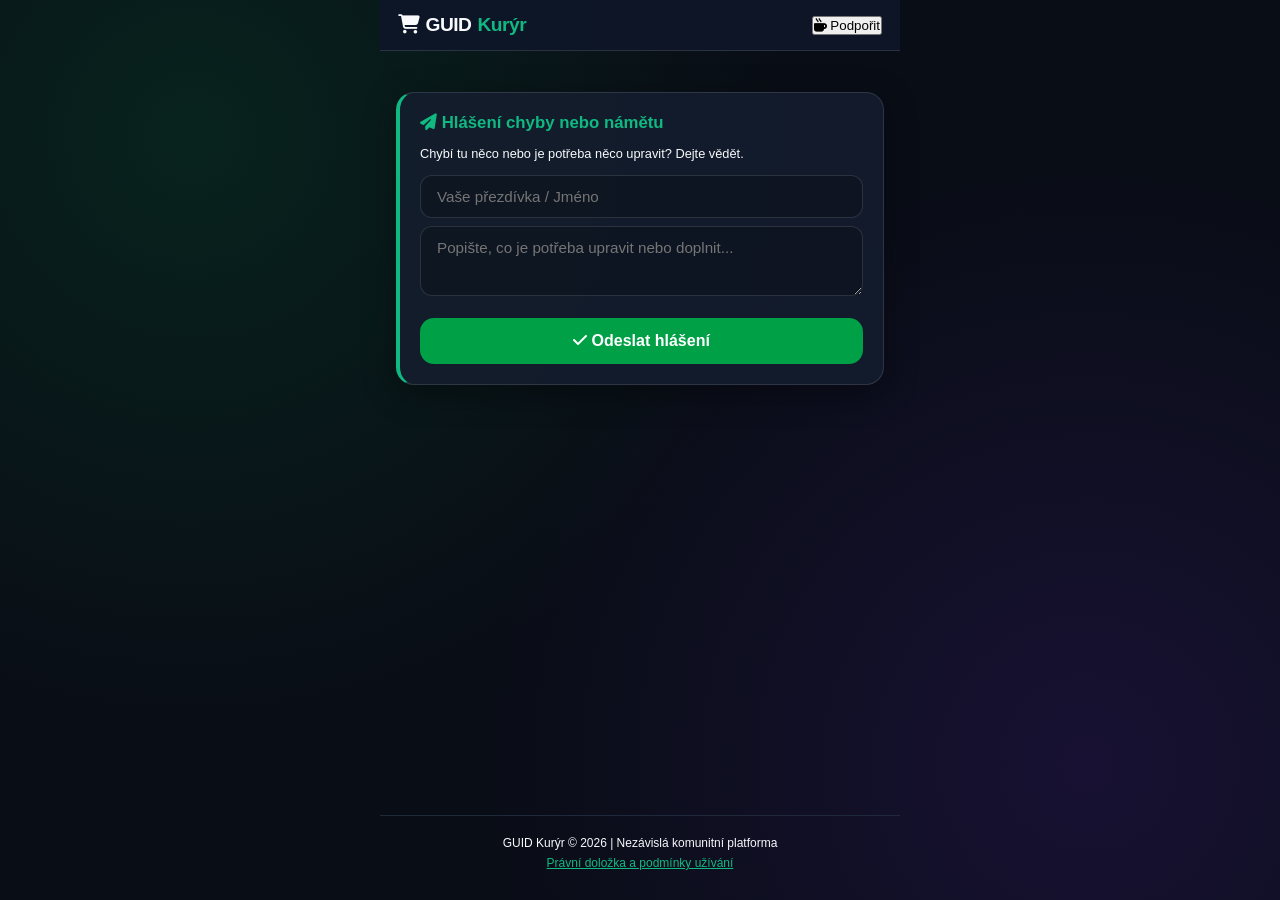
==== index.html @ 20bdf695 "Update index.html with new title and styles" ====
<!DOCTYPE html>
<html lang="cs">
<head>
    <meta charset="UTF-8">
    <meta name="viewport" content="width=device-width, initial-scale=1.0, maximum-scale=1.0, user-scalable=no">
    <title>GUID Kurýr – Nezávislá komunitní nápověda</title>
    <link rel="stylesheet" href="css/style.css?v=20261111">
    <link rel="stylesheet" href="https://cdnjs.cloudflare.com/ajax/libs/font-awesome/6.4.0/css/all.min.css">
</head>
<body>
    <div class="app-container">
        <header>
            <div class="logo"><i class="fa-solid fa-cart-shopping"></i> GUID <span>Kurýr</span></div>
            <div class="header-actions">
                <button class="btn-back" id="btn-return-admin" style="display:none;" onclick="location.href='admin.html'"><i class="fa-solid fa-arrow-left"></i> Zpět do Adminu</button>
                <button class="btn-support" onclick="openSupportModal()"><i class="fa-solid fa-mug-hot"></i> Podpořit</button>
            </div>
        </header>

        <div class="main-content">
            <!-- Broadcast / Status oznamovatel -->
            <div id="broadcast-banner" style="display:none; background: rgba(16, 185, 129, 0.15); border: 1px solid var(--brand-green-bright); padding: 10px 14px; border-radius: 10px; margin-bottom: 16px; font-size: 0.85rem; color: var(--brand-green-bright);"></div>

            <!-- Hlavní mřížka dlaždic -->
            <div class="grid-container" id="main-grid"></div>

            <!-- Formulář pro hlášení problému / zpětnou vazbu -->
            <div class="guide-step" style="margin-top: 25px;">
                <h4><i class="fa-solid fa-paper-plane"></i> Hlášení chyby nebo námětu</h4>
                <p style="font-size: 0.8rem; color: var(--text-secondary); margin-bottom: 10px;">Chybí tu něco nebo je potřeba něco upravit? Dejte vědět.</p>
                <input type="text" id="report-name" class="input-field" placeholder="Vaše přezdívka / Jméno" style="margin-bottom: 8px;">
                <textarea id="report-msg" class="admin-textarea" placeholder="Popište, co je potřeba upravit nebo doplnit..." style="margin-bottom: 8px; height: 70px;"></textarea>
                <button class="btn-confirm" onclick="submitReport()"><i class="fa-solid fa-check"></i> Odeslat hlášení</button>
            </div>
        </div>

        <!-- Právní patička -->
        <footer style="margin-top: 40px; padding: 20px 0; border-top: 1px solid var(--border-color, #1E293B); text-align: center; font-size: 0.75rem; color: var(--text-secondary);">
            <p style="margin-bottom: 6px;">GUID Kurýr &copy; 2026 | Nezávislá komunitní platforma</p>
            <p style="margin-bottom: 10px;">
                <a href="#" onclick="openLegalModal(); return false;" style="color: var(--brand-green-bright); text-decoration: underline;">Právní doložka a podmínky užívání</a>
            </p>
        </footer>
    </div>

    <!-- Modální okno pro zobrazení obsahu sekce / tématu -->
    <div id="content-modal" class="view-screen" style="display:none;">
        <div class="view-header">
            <button class="btn-back" onclick="closeContentModal()"><i class="fa-solid fa-arrow-left"></i> Zpět</button>
            <h2 id="modal-category-title" style="font-size: 0.95rem; color: var(--brand-green-bright);"></h2>
            <button class="btn-close" onclick="closeContentModal()">✕</button>
        </div>
        <div id="modal-body" style="padding: 16px; padding-bottom: 50px;"></div>
    </div>

    <!-- Modální okno: Podpora (Revolut + Airbank) -->
    <div id="support-modal" class="view-screen" style="display:none;">
        <div class="view-header">
            <button class="btn-back" onclick="closeSupportModal()"><i class="fa-solid fa-arrow-left"></i> Zpět</button>
            <h2 style="font-size: 0.95rem; color: var(--brand-green-bright);">Podpora vývoje aplikace</h2>
            <button class="btn-close" onclick="closeSupportModal()">✕</button>
        </div>
        <div style="padding: 20px; text-align: center; max-width: 400px; margin: 0 auto;">
            <p style="font-size: 0.85rem; color: var(--text-secondary); margin-bottom: 20px;">Pokud vám tato nápověda pomáhá a chcete podpořit její údržbu a rozvoj, můžete přispět libovolnou částkou na kávu.</p>
            
            <div class="guide-step" style="margin-bottom: 15px; text-align: left;">
                <h4 style="color: var(--brand-green-bright); margin-bottom: 6px;"><i class="fa-solid fa-bolt"></i> Revolut</h4>
                <p style="font-size: 0.8rem; margin-bottom: 8px;">Odkaz: <a href="https://revolut.me/tujtag" target="_blank" style="color: #fff; text-decoration: underline;">revolut.me/tujtag</a></p>
                <button class="btn-confirm" style="font-size: 0.75rem; padding: 6px;" onclick="copyToClipboard('revolut.me/tujtag')"><i class="fa-solid fa-copy"></i> Kopírovat odkaz</button>
            </div>

            <div class="guide-step" style="text-align: left;">
                <h4 style="color: var(--brand-green-bright); margin-bottom: 6px;"><i class="fa-solid fa-building-columns"></i> Airbank (QR / Účet)</h4>
                <p style="font-size: 0.8rem; margin-bottom: 4px;">Číslo účtu: <strong>1234567890/3030</strong></p>
                <button class="btn-confirm" style="font-size: 0.75rem; padding: 6px;" onclick="copyToClipboard('1234567890/3030')"><i class="fa-solid fa-copy"></i> Kopírovat číslo účtu</button>
            </div>
            
            <button class="btn-back" style="margin-top: 25px; width: 100%;" onclick="closeSupportModal()">Zavřít okno</button>
        </div>
    </div>

    <!-- Modální okno: Právní doložka -->
    <div id="legal-modal" class="view-screen" style="display:none;">
        <div class="view-header">
            <button class="btn-back" onclick="closeLegalModal()"><i class="fa-solid fa-arrow-left"></i> Zpět</button>
            <h2 style="font-size: 0.95rem; color: var(--brand-green-bright);">Právní doložka</h2>
            <button class="btn-close" onclick="closeLegalModal()">✕</button>
        </div>
        <div style="padding: 20px; max-width: 600px; margin: 0 auto; font-size: 0.85rem; line-height: 1.6;">
            <h3 style="color: var(--text-light); margin-top: 15px; font-size: 0.95rem;">I. Postavení a povaha portálu</h3>
            <p>Tato internetová aplikace představuje výhradně soukromý, neoficiální a nezávislý komunitní projekt vytvořený v praxi působícími kurýry pro účely vzájemné informovanosti. Platforma není v žádném smluvním, majetkovém ani jiném autorizačním vztahu s žádnou korporací či logistickým subjektem.</p>
            <h3 style="color: var(--text-light); margin-top: 15px; font-size: 0.95rem;">II. Vyloučení odpovědnosti (Disclaimer)</h3>
            <p>Veškeré texty a návody mají ryze informativní charakter. Provozovatel nenese žádnou odpovědnost za správnost údajů ani za škody, sankce či pokuty vzniklé v souvislosti s používáním této platformy.</p>
            <button class="btn-confirm" onclick="closeLegalModal()" style="margin-top: 25px; width: 100%;">Rozumím</button>
        </div>
    </div>

    <!-- Cache buster & skripty -->
    <script>
        document.write('<script src="js/data.js?v=' + Date.now() + '"><\/script>');
        document.write('<script src="js/app.js?v=' + Date.now() + '"><\/script>');
    </script>
</body>
</html>
---- css/style.css ----
:root {
    --brand-green: #00A046;
    --brand-green-bright: #10B981;
    --brand-dark-green: #064E3B;
    --brand-purple: #6D28D9;
    --bg-dark: #090D16;
    --card-bg: rgba(20, 30, 48, 0.85);
    --card-border: rgba(255, 255, 255, 0.12);
    --text-light: #F8FAFC;
    --text-sub: #94A3B8;
    --accent-yellow: #F59E0B;
    --accent-red: #EF4444;
    --shadow-glow: 0 8px 32px 0 rgba(0, 0, 0, 0.37);
}

body.light-theme {
    --bg-dark: #F1F5F9;
    --card-bg: rgba(255, 255, 255, 0.95);
    --card-border: #CBD5E1;
    --text-light: #0F172A;
    --text-sub: #475569;
    --shadow-glow: 0 4px 20px 0 rgba(0, 0, 0, 0.08);
}

* { box-sizing: border-box; margin: 0; padding: 0; font-family: -apple-system, BlinkMacSystemFont, "Segoe UI", Roboto, sans-serif; -webkit-tap-highlight-color: transparent; }

body { 
    background-color: var(--bg-dark); 
    background-image: 
        radial-gradient(circle at 15% 15%, rgba(0, 160, 70, 0.15) 0%, transparent 45%),
        radial-gradient(circle at 85% 85%, rgba(109, 40, 217, 0.15) 0%, transparent 45%);
    background-attachment: fixed;
    color: var(--text-light); 
    display: flex; 
    justify-content: center; 
    min-height: 100vh; 
    transition: background 0.3s, color 0.3s;
}

.app-container { width: 100%; max-width: 520px; background: transparent; min-height: 100vh; display: flex; flex-direction: column; position: relative; }

header { 
    background: rgba(15, 23, 42, 0.9); 
    backdrop-filter: blur(12px);
    -webkit-backdrop-filter: blur(12px);
    padding: 14px 18px; 
    display: flex; 
    justify-content: space-between; 
    align-items: center; 
    border-bottom: 1px solid var(--card-border); 
    position: sticky; 
    top: 0; 
    z-index: 20; 
}
body.light-theme header { background: rgba(255, 255, 255, 0.9); }
.logo { font-weight: 900; font-size: 1.2rem; color: var(--text-light); display: flex; align-items: center; gap: 6px; cursor: pointer; letter-spacing: -0.5px; user-select: none; }
.logo span { color: var(--brand-green-bright); }

.header-actions { display: flex; gap: 8px; align-items: center; }

.theme-switch {
    background: var(--card-bg);
    border: 1px solid var(--card-border);
    border-radius: 20px;
    width: 52px;
    height: 28px;
    display: flex;
    align-items: center;
    padding: 2px;
    cursor: pointer;
    position: relative;
}
.theme-switch-handle {
    width: 22px;
    height: 22px;
    background: var(--brand-green-bright);
    border-radius: 50%;
    display: flex;
    align-items: center;
    justify-content: center;
    font-size: 0.7rem;
    transition: transform 0.3s cubic-bezier(0.4, 0, 0.2, 1);
}
body.light-theme .theme-switch-handle {
    transform: translateX(24px);
    background: var(--brand-purple);
}

.main-content { padding: 16px; flex: 1; padding-bottom: 60px; }
.search-bar { width: 100%; padding: 14px 18px; background: var(--card-bg); border: 1px solid var(--card-border); border-radius: 16px; color: var(--text-light); font-size: 0.95rem; margin-bottom: 18px; outline: none; box-shadow: var(--shadow-glow); }

.grid-container { display: grid; grid-template-columns: 1fr 1fr; gap: 14px; }
.grid-item { 
    background: var(--card-bg); 
    border: 1px solid var(--card-border); 
    border-radius: 20px; 
    padding: 18px 12px; 
    display: flex; 
    flex-direction: column; 
    align-items: center; 
    text-align: center; 
    justify-content: center; 
    aspect-ratio: 1 / 1; 
    cursor: pointer; 
    transition: all 0.25s ease; 
    position: relative; 
    backdrop-filter: blur(12px);
    box-shadow: var(--shadow-glow);
}
.grid-item:active { transform: scale(0.96); }
.grid-item .icon { font-size: 2.3rem; margin-bottom: 8px; }
.grid-item h3 { font-size: 0.9rem; font-weight: 800; color: var(--text-light); margin-bottom: 4px; }
.grid-item p { font-size: 0.72rem; color: var(--text-sub); line-height: 1.3; }
.grid-item.external::after { content: "WEB"; position: absolute; top: 10px; right: 10px; background: var(--accent-yellow); color: #000; font-size: 0.55rem; font-weight: 900; padding: 2px 6px; border-radius: 6px; }
.grid-item.highlight { border-color: rgba(16, 185, 129, 0.4); }

.view-screen { display: none; position: fixed; inset: 0; background: var(--bg-dark); z-index: 100; padding: 16px; overflow-y: auto; }
.view-header { display: flex; align-items: center; justify-content: space-between; margin-bottom: 16px; padding-bottom: 12px; border-bottom: 1px solid var(--card-border); position: sticky; top: 0; background: var(--bg-dark); z-index: 10; }
.btn-back, .btn-close { background: var(--card-bg); color: var(--text-light); border: 1px solid var(--card-border); padding: 8px 14px; border-radius: 10px; font-weight: 600; cursor: pointer; }

.sub-list-item { background: var(--card-bg); border: 1px solid var(--card-border); padding: 16px 18px; border-radius: 16px; margin-bottom: 12px; cursor: pointer; display: flex; justify-content: space-between; align-items: center; box-shadow: var(--shadow-glow); }
.sub-list-item h4 { font-size: 0.95rem; color: var(--text-light); font-weight: 700; }
.sub-list-item span { color: var(--brand-green-bright); font-size: 1.2rem; }

.guide-step { background: var(--card-bg); border-radius: 18px; padding: 20px; margin-bottom: 16px; border: 1px solid var(--card-border); border-left: 4px solid var(--brand-green-bright); box-shadow: var(--shadow-glow); }
.guide-step h4 { font-size: 1.05rem; margin-bottom: 10px; color: var(--brand-green-bright); font-weight: 800; }
.guide-step p { font-size: 0.9rem; color: var(--text-sub); line-height: 1.7; white-space: pre-line; margin-bottom: 12px; }

.img-container-vertical { display: flex; flex-direction: column; gap: 10px; margin: 12px 0; }
.img-container-grid { display: grid; grid-template-columns: 1fr 1fr; gap: 10px; margin: 12px 0; }
.guide-img { width: 100%; border-radius: 12px; border: 1px solid var(--card-border); max-height: 320px; object-fit: contain; background: #000; cursor: pointer; }

#lightbox-modal { display: none; position: fixed; inset: 0; background: rgba(0,0,0,0.95); z-index: 3000; justify-content: center; align-items: center; padding: 20px; cursor: pointer; }
#lightbox-img { max-width: 100%; max-height: 90vh; border-radius: 10px; object-fit: contain; }

.btn-confirm { background: var(--brand-green); color: white; border: none; padding: 14px; border-radius: 14px; font-weight: 800; width: 100%; font-size: 1rem; cursor: pointer; margin-top: 10px; }
.input-field, .admin-textarea { width: 100%; padding: 12px 16px; background: rgba(0,0,0,0.2); border: 1px solid var(--card-border); border-radius: 12px; color: var(--text-light); font-size: 0.95rem; margin-bottom: 12px; outline: none; }
.admin-textarea { height: 90px; resize: vertical; }
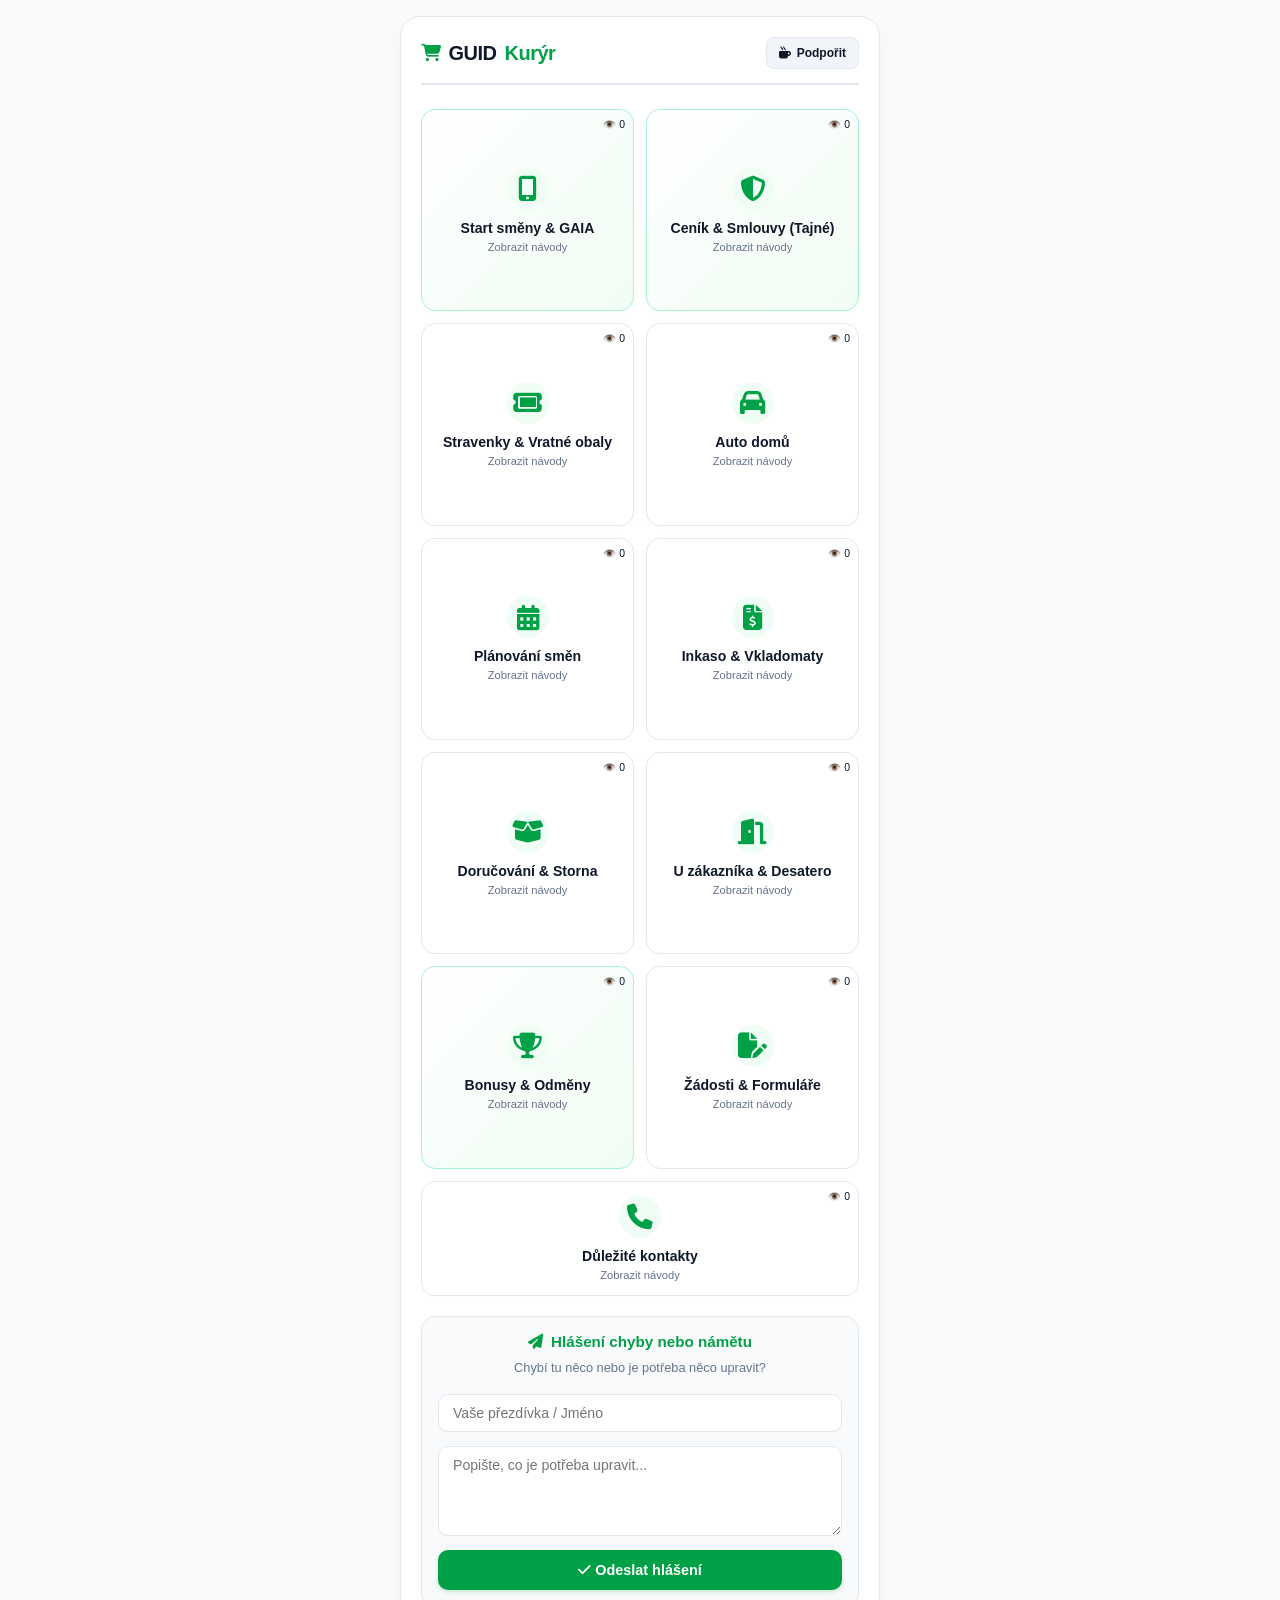
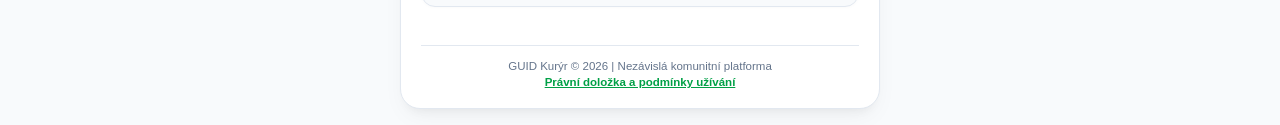
==== commit 7ac83c70: "Update header and footer structure in index.html" ====
--- a/index.html
+++ b/index.html
@@ -3,79 +3,69 @@
 <head>
     <meta charset="UTF-8">
     <meta name="viewport" content="width=device-width, initial-scale=1.0, maximum-scale=1.0, user-scalable=no">
-    <title>GUID Kurýr – Nezávislá komunitní nápověda</title>
+    <title>GUID Kurýr – Komunitní nápověda</title>
     <link rel="stylesheet" href="css/style.css?v=20261111">
     <link rel="stylesheet" href="https://cdnjs.cloudflare.com/ajax/libs/font-awesome/6.4.0/css/all.min.css">
 </head>
 <body>
     <div class="app-container">
-        <header>
-            <div class="logo"><i class="fa-solid fa-cart-shopping"></i> GUID <span>Kurýr</span></div>
-            <div class="header-actions">
-                <button class="btn-back" id="btn-return-admin" style="display:none;" onclick="location.href='admin.html'"><i class="fa-solid fa-arrow-left"></i> Zpět do Adminu</button>
-                <button class="btn-support" onclick="openSupportModal()"><i class="fa-solid fa-mug-hot"></i> Podpořit</button>
-            </div>
-        </header>
+        <div>
+            <header>
+                <div class="logo" id="logo-clickable"><i class="fa-solid fa-cart-shopping"></i> GUID <span>Kurýr</span></div>
+                <div class="header-actions">
+                    <button class="btn-top-action" id="btn-return-admin" style="display:none;" onclick="location.href='admin.html'"><i class="fa-solid fa-arrow-left"></i> Admin</button>
+                    <button class="btn-top-action" onclick="openSupportModal()"><i class="fa-solid fa-mug-hot"></i> Podpořit</button>
+                </div>
+            </header>
 
-        <div class="main-content">
-            <!-- Broadcast / Status oznamovatel -->
-            <div id="broadcast-banner" style="display:none; background: rgba(16, 185, 129, 0.15); border: 1px solid var(--brand-green-bright); padding: 10px 14px; border-radius: 10px; margin-bottom: 16px; font-size: 0.85rem; color: var(--brand-green-bright);"></div>
+            <div class="main-content">
+                <div class="grid-container" id="main-grid"></div>
 
-            <!-- Hlavní mřížka dlaždic -->
-            <div class="grid-container" id="main-grid"></div>
-
-            <!-- Formulář pro hlášení problému / zpětnou vazbu -->
-            <div class="guide-step" style="margin-top: 25px;">
-                <h4><i class="fa-solid fa-paper-plane"></i> Hlášení chyby nebo námětu</h4>
-                <p style="font-size: 0.8rem; color: var(--text-secondary); margin-bottom: 10px;">Chybí tu něco nebo je potřeba něco upravit? Dejte vědět.</p>
-                <input type="text" id="report-name" class="input-field" placeholder="Vaše přezdívka / Jméno" style="margin-bottom: 8px;">
-                <textarea id="report-msg" class="admin-textarea" placeholder="Popište, co je potřeba upravit nebo doplnit..." style="margin-bottom: 8px; height: 70px;"></textarea>
-                <button class="btn-confirm" onclick="submitReport()"><i class="fa-solid fa-check"></i> Odeslat hlášení</button>
+                <div class="guide-step" style="margin-top: 20px;">
+                    <h4 style="text-align: center; justify-content: center;"><i class="fa-solid fa-paper-plane"></i> Hlášení chyby nebo námětu</h4>
+                    <p style="font-size: 0.8rem; color: var(--text-muted); text-align: center; margin-bottom: 10px;">Chybí tu něco nebo je potřeba něco upravit?</p>
+                    <input type="text" id="report-name" class="input-field" placeholder="Vaše přezdívka / Jméno" style="margin-bottom: 8px;">
+                    <textarea id="report-msg" class="admin-textarea" placeholder="Popište, co je potřeba upravit..." style="margin-bottom: 10px; height: 65px;"></textarea>
+                    <button class="btn-confirm" onclick="submitReport()"><i class="fa-solid fa-check"></i> Odeslat hlášení</button>
+                </div>
             </div>
         </div>
 
-        <!-- Právní patička -->
-        <footer style="margin-top: 40px; padding: 20px 0; border-top: 1px solid var(--border-color, #1E293B); text-align: center; font-size: 0.75rem; color: var(--text-secondary);">
-            <p style="margin-bottom: 6px;">GUID Kurýr &copy; 2026 | Nezávislá komunitní platforma</p>
-            <p style="margin-bottom: 10px;">
-                <a href="#" onclick="openLegalModal(); return false;" style="color: var(--brand-green-bright); text-decoration: underline;">Právní doložka a podmínky užívání</a>
-            </p>
+        <footer>
+            <p style="margin-bottom: 4px;">GUID Kurýr &copy; 2026 | Nezávislá komunitní platforma</p>
+            <p><a href="#" onclick="openLegalModal(); return false;">Právní doložka a podmínky užívání</a></p>
         </footer>
     </div>
 
-    <!-- Modální okno pro zobrazení obsahu sekce / tématu -->
+    <!-- Modální okno pro detail sekce -->
     <div id="content-modal" class="view-screen" style="display:none;">
         <div class="view-header">
             <button class="btn-back" onclick="closeContentModal()"><i class="fa-solid fa-arrow-left"></i> Zpět</button>
-            <h2 id="modal-category-title" style="font-size: 0.95rem; color: var(--brand-green-bright);"></h2>
+            <h2 id="modal-category-title" style="font-size: 0.95rem; color: var(--brand-green); font-weight: 700; text-align: center;"></h2>
             <button class="btn-close" onclick="closeContentModal()">✕</button>
         </div>
-        <div id="modal-body" style="padding: 16px; padding-bottom: 50px;"></div>
+        <div id="modal-body" style="padding-bottom: 40px; margin-top: 10px;"></div>
     </div>
 
-    <!-- Modální okno: Podpora (Revolut + Airbank) -->
+    <!-- Modální okno: Podpora -->
     <div id="support-modal" class="view-screen" style="display:none;">
         <div class="view-header">
             <button class="btn-back" onclick="closeSupportModal()"><i class="fa-solid fa-arrow-left"></i> Zpět</button>
-            <h2 style="font-size: 0.95rem; color: var(--brand-green-bright);">Podpora vývoje aplikace</h2>
+            <h2 style="font-size: 0.95rem; color: var(--brand-green); font-weight: 700;">Podpora vývoje aplikace</h2>
             <button class="btn-close" onclick="closeSupportModal()">✕</button>
         </div>
-        <div style="padding: 20px; text-align: center; max-width: 400px; margin: 0 auto;">
-            <p style="font-size: 0.85rem; color: var(--text-secondary); margin-bottom: 20px;">Pokud vám tato nápověda pomáhá a chcete podpořit její údržbu a rozvoj, můžete přispět libovolnou částkou na kávu.</p>
-            
-            <div class="guide-step" style="margin-bottom: 15px; text-align: left;">
-                <h4 style="color: var(--brand-green-bright); margin-bottom: 6px;"><i class="fa-solid fa-bolt"></i> Revolut</h4>
-                <p style="font-size: 0.8rem; margin-bottom: 8px;">Odkaz: <a href="https://revolut.me/tujtag" target="_blank" style="color: #fff; text-decoration: underline;">revolut.me/tujtag</a></p>
-                <button class="btn-confirm" style="font-size: 0.75rem; padding: 6px;" onclick="copyToClipboard('revolut.me/tujtag')"><i class="fa-solid fa-copy"></i> Kopírovat odkaz</button>
+        <div style="padding: 10px 0; max-width: 400px; margin: 0 auto;">
+            <p style="font-size: 0.85rem; color: var(--text-muted); margin-bottom: 20px; text-align: center;">Pokud vám tato nápověda pomáhá, můžete přispět libovolnou částkou na kávu.</p>
+            <div class="guide-step" style="margin-bottom: 15px;">
+                <h4 style="color: var(--brand-green);"><i class="fa-solid fa-bolt"></i> Revolut</h4>
+                <p style="font-size: 0.85rem; margin-bottom: 10px;">Odkaz: <a href="https://revolut.me/tujtag" target="_blank" style="color: var(--accent-blue); text-decoration: underline;">revolut.me/tujtag</a></p>
+                <button class="btn-confirm" style="font-size: 0.8rem; padding: 8px;" onclick="copyToClipboard('revolut.me/tujtag')"><i class="fa-solid fa-copy"></i> Kopírovat odkaz</button>
             </div>
-
-            <div class="guide-step" style="text-align: left;">
-                <h4 style="color: var(--brand-green-bright); margin-bottom: 6px;"><i class="fa-solid fa-building-columns"></i> Airbank (QR / Účet)</h4>
-                <p style="font-size: 0.8rem; margin-bottom: 4px;">Číslo účtu: <strong>1234567890/3030</strong></p>
-                <button class="btn-confirm" style="font-size: 0.75rem; padding: 6px;" onclick="copyToClipboard('1234567890/3030')"><i class="fa-solid fa-copy"></i> Kopírovat číslo účtu</button>
+            <div class="guide-step">
+                <h4 style="color: var(--brand-green);"><i class="fa-solid fa-building-columns"></i> Airbank</h4>
+                <p style="font-size: 0.85rem; margin-bottom: 10px;">Číslo účtu: <strong>1234567890/3030</strong></p>
+                <button class="btn-confirm" style="font-size: 0.8rem; padding: 8px;" onclick="copyToClipboard('1234567890/3030')"><i class="fa-solid fa-copy"></i> Kopírovat číslo účtu</button>
             </div>
-            
-            <button class="btn-back" style="margin-top: 25px; width: 100%;" onclick="closeSupportModal()">Zavřít okno</button>
         </div>
     </div>
 
@@ -83,19 +73,39 @@
     <div id="legal-modal" class="view-screen" style="display:none;">
         <div class="view-header">
             <button class="btn-back" onclick="closeLegalModal()"><i class="fa-solid fa-arrow-left"></i> Zpět</button>
-            <h2 style="font-size: 0.95rem; color: var(--brand-green-bright);">Právní doložka</h2>
+            <h2 style="font-size: 0.95rem; color: var(--brand-green); font-weight: 700;">Právní doložka</h2>
             <button class="btn-close" onclick="closeLegalModal()">✕</button>
         </div>
-        <div style="padding: 20px; max-width: 600px; margin: 0 auto; font-size: 0.85rem; line-height: 1.6;">
-            <h3 style="color: var(--text-light); margin-top: 15px; font-size: 0.95rem;">I. Postavení a povaha portálu</h3>
-            <p>Tato internetová aplikace představuje výhradně soukromý, neoficiální a nezávislý komunitní projekt vytvořený v praxi působícími kurýry pro účely vzájemné informovanosti. Platforma není v žádném smluvním, majetkovém ani jiném autorizačním vztahu s žádnou korporací či logistickým subjektem.</p>
-            <h3 style="color: var(--text-light); margin-top: 15px; font-size: 0.95rem;">II. Vyloučení odpovědnosti (Disclaimer)</h3>
-            <p>Veškeré texty a návody mají ryze informativní charakter. Provozovatel nenese žádnou odpovědnost za správnost údajů ani za škody, sankce či pokuty vzniklé v souvislosti s používáním této platformy.</p>
-            <button class="btn-confirm" onclick="closeLegalModal()" style="margin-top: 25px; width: 100%;">Rozumím</button>
+        <div style="padding: 10px 0; max-width: 600px; margin: 0 auto; font-size: 0.85rem; line-height: 1.6;">
+            <h4 style="color: var(--text-main); margin-top: 10px; font-size: 0.9rem;">I. Postavení a povaha portálu</h4>
+            <p>Tato aplikace je výhradně soukromým, neoficiálním a nezávislým komunitním projektem pro kurýry.</p>
+            <h4 style="color: var(--text-main); margin-top: 15px; font-size: 0.9rem;">II. Vyloučení odpovědnosti</h4>
+            <p>Veškeré texty mají informativní charakter. Provozovatel nenese odpovědnost za sankce či pokuty.</p>
         </div>
     </div>
 
-    <!-- Cache buster & skripty -->
+    <!-- Logika trojkliku na logo pro admin -->
+    <script>
+        let clickCount = 0;
+        let clickTimer = null;
+        document.getElementById('logo-clickable').addEventListener('click', () => {
+            clickCount++;
+            if (clickCount === 1) {
+                clickTimer = setTimeout(() => {
+                    if (clickCount < 3) {
+                        closeContentModal();
+                        if(typeof closeSupportModal === 'function') closeSupportModal();
+                        if(typeof closeLegalModal === 'function') closeLegalModal();
+                    }
+                    clickCount = 0;
+                }, 400);
+            } else if (clickCount === 3) {
+                clearTimeout(clickTimer);
+                clickCount = 0;
+                location.href = 'admin.html';
+            }
+        });
+    </script>
     <script>
         document.write('<script src="js/data.js?v=' + Date.now() + '"><\/script>');
         document.write('<script src="js/app.js?v=' + Date.now() + '"><\/script>');
--- a/css/style.css
+++ b/css/style.css
@@ -1,139 +1,63 @@
-
 :root {
+    --bg-main: #F8FAFC;
+    --bg-card: #FFFFFF;
+    --border-color: #E2E8F0;
     --brand-green: #00A046;
-    --brand-green-bright: #10B981;
-    --brand-dark-green: #064E3B;
-    --brand-purple: #6D28D9;
-    --bg-dark: #090D16;
-    --card-bg: rgba(20, 30, 48, 0.85);
-    --card-border: rgba(255, 255, 255, 0.12);
-    --text-light: #F8FAFC;
-    --text-sub: #94A3B8;
-    --accent-yellow: #F59E0B;
-    --accent-red: #EF4444;
-    --shadow-glow: 0 8px 32px 0 rgba(0, 0, 0, 0.37);
+    --brand-green-hover: #05823C;
+    --text-main: #0F172A;
+    --text-muted: #64748B;
+    --accent-blue: #0284C7;
+    --warning-bg: #FEF3C7;
+    --warning-border: #F59E0B;
+    --warning-text: #92400E;
+    --danger-bg: #FEE2E2;
+    --danger-border: #EF4444;
+    --danger-text: #991B1B;
 }
 
-body.light-theme {
-    --bg-dark: #F1F5F9;
-    --card-bg: rgba(255, 255, 255, 0.95);
-    --card-border: #CBD5E1;
-    --text-light: #0F172A;
-    --text-sub: #475569;
-    --shadow-glow: 0 4px 20px 0 rgba(0, 0, 0, 0.08);
-}
+* { box-sizing: border-box; margin: 0; padding: 0; font-family: -apple-system, BlinkMacSystemFont, "Segoe UI", Roboto, Helvetica, Arial, sans-serif; }
+body { background-color: var(--bg-main); color: var(--text-main); padding: 16px; display: flex; justify-content: center; }
 
-* { box-sizing: border-box; margin: 0; padding: 0; font-family: -apple-system, BlinkMacSystemFont, "Segoe UI", Roboto, sans-serif; -webkit-tap-highlight-color: transparent; }
+.app-container { max-width: 480px; width: 100%; background: var(--bg-card); padding: 20px; border-radius: 20px; box-shadow: 0 10px 25px -5px rgba(0,0,0,0.05), 0 8px 10px -6px rgba(0,0,0,0.05); min-height: 94vh; display: flex; flex-direction: column; justify-content: space-between; border: 1px solid var(--border-color); }
 
-body { 
-    background-color: var(--bg-dark); 
-    background-image: 
-        radial-gradient(circle at 15% 15%, rgba(0, 160, 70, 0.15) 0%, transparent 45%),
-        radial-gradient(circle at 85% 85%, rgba(109, 40, 217, 0.15) 0%, transparent 45%);
-    background-attachment: fixed;
-    color: var(--text-light); 
-    display: flex; 
-    justify-content: center; 
-    min-height: 100vh; 
-    transition: background 0.3s, color 0.3s;
-}
-
-.app-container { width: 100%; max-width: 520px; background: transparent; min-height: 100vh; display: flex; flex-direction: column; position: relative; }
-
-header { 
-    background: rgba(15, 23, 42, 0.9); 
-    backdrop-filter: blur(12px);
-    -webkit-backdrop-filter: blur(12px);
-    padding: 14px 18px; 
-    display: flex; 
-    justify-content: space-between; 
-    align-items: center; 
-    border-bottom: 1px solid var(--card-border); 
-    position: sticky; 
-    top: 0; 
-    z-index: 20; 
-}
-body.light-theme header { background: rgba(255, 255, 255, 0.9); }
-.logo { font-weight: 900; font-size: 1.2rem; color: var(--text-light); display: flex; align-items: center; gap: 6px; cursor: pointer; letter-spacing: -0.5px; user-select: none; }
-.logo span { color: var(--brand-green-bright); }
+header { display: flex; justify-content: space-between; align-items: center; margin-bottom: 24px; padding-bottom: 14px; border-bottom: 2px solid var(--border-color); }
+.logo { font-size: 1.25rem; font-weight: 800; color: var(--text-main); display: flex; align-items: center; gap: 8px; cursor: pointer; user-select: none; letter-spacing: -0.5px; }
+.logo i { color: var(--brand-green); font-size: 1.1rem; }
+.logo span { color: var(--brand-green); }
 
 .header-actions { display: flex; gap: 8px; align-items: center; }
+.btn-top-action { background: #F1F5F9; border: 1px solid var(--border-color); color: var(--text-main); padding: 6px 12px; border-radius: 8px; font-size: 0.75rem; font-weight: 600; cursor: pointer; display: flex; align-items: center; gap: 6px; transition: all 0.2s ease; height: 32px; justify-content: center; text-decoration: none; }
+.btn-top-action:hover { background: #E2E8F0; border-color: #CBD5E1; }
 
-.theme-switch {
-    background: var(--card-bg);
-    border: 1px solid var(--card-border);
-    border-radius: 20px;
-    width: 52px;
-    height: 28px;
-    display: flex;
-    align-items: center;
-    padding: 2px;
-    cursor: pointer;
-    position: relative;
-}
-.theme-switch-handle {
-    width: 22px;
-    height: 22px;
-    background: var(--brand-green-bright);
-    border-radius: 50%;
-    display: flex;
-    align-items: center;
-    justify-content: center;
-    font-size: 0.7rem;
-    transition: transform 0.3s cubic-bezier(0.4, 0, 0.2, 1);
-}
-body.light-theme .theme-switch-handle {
-    transform: translateX(24px);
-    background: var(--brand-purple);
-}
+.grid-container { display: grid; grid-template-columns: repeat(2, 1fr); gap: 12px; margin-bottom: 20px; }
+.grid-item { background: var(--bg-card); border: 1px solid var(--border-color); border-radius: 14px; padding: 16px 12px; text-align: center; cursor: pointer; transition: all 0.2s ease; position: relative; aspect-ratio: 1 / 0.95; display: flex; flex-direction: column; justify-content: center; align-items: center; box-shadow: 0 2px 4px rgba(0,0,0,0.01); }
+.grid-item:hover { transform: translateY(-3px); box-shadow: 0 10px 20px -3px rgba(0,0,0,0.06); border-color: var(--brand-green); }
+.grid-item.highlight { border-color: #A7F3D0; background: linear-gradient(135deg, #FFFFFF 0%, #F0FDF4 100%); }
+.grid-item .icon { font-size: 1.6rem; margin-bottom: 10px; color: var(--brand-green); display: flex; align-items: center; justify-content: center; width: 42px; height: 42px; background: #F0FDF4; border-radius: 50%; }
+.grid-item h3 { font-size: 0.88rem; margin-bottom: 4px; color: var(--text-main); font-weight: 700; line-height: 1.2; }
+.grid-item p { font-size: 0.7rem; color: var(--text-muted); font-weight: 500; }
 
-.main-content { padding: 16px; flex: 1; padding-bottom: 60px; }
-.search-bar { width: 100%; padding: 14px 18px; background: var(--card-bg); border: 1px solid var(--card-border); border-radius: 16px; color: var(--text-light); font-size: 0.95rem; margin-bottom: 18px; outline: none; box-shadow: var(--shadow-glow); }
+.guide-step { background: #F8FAFC; border: 1px solid var(--border-color); border-radius: 14px; padding: 16px; margin-bottom: 14px; box-shadow: 0 1px 3px rgba(0,0,0,0.02); }
+.guide-step h4 { color: var(--brand-green); font-size: 0.95rem; margin-bottom: 8px; font-weight: 700; display: flex; align-items: center; gap: 8px; }
+.guide-step p, .guide-step li { font-size: 0.85rem; color: var(--text-main); line-height: 1.6; margin-bottom: 6px; }
+.guide-step ul, .guide-step ol { padding-left: 18px; margin-top: 6px; margin-bottom: 6px; }
+.guide-step strong { color: var(--text-main); font-weight: 600; }
 
-.grid-container { display: grid; grid-template-columns: 1fr 1fr; gap: 14px; }
-.grid-item { 
-    background: var(--card-bg); 
-    border: 1px solid var(--card-border); 
-    border-radius: 20px; 
-    padding: 18px 12px; 
-    display: flex; 
-    flex-direction: column; 
-    align-items: center; 
-    text-align: center; 
-    justify-content: center; 
-    aspect-ratio: 1 / 1; 
-    cursor: pointer; 
-    transition: all 0.25s ease; 
-    position: relative; 
-    backdrop-filter: blur(12px);
-    box-shadow: var(--shadow-glow);
-}
-.grid-item:active { transform: scale(0.96); }
-.grid-item .icon { font-size: 2.3rem; margin-bottom: 8px; }
-.grid-item h3 { font-size: 0.9rem; font-weight: 800; color: var(--text-light); margin-bottom: 4px; }
-.grid-item p { font-size: 0.72rem; color: var(--text-sub); line-height: 1.3; }
-.grid-item.external::after { content: "WEB"; position: absolute; top: 10px; right: 10px; background: var(--accent-yellow); color: #000; font-size: 0.55rem; font-weight: 900; padding: 2px 6px; border-radius: 6px; }
-.grid-item.highlight { border-color: rgba(16, 185, 129, 0.4); }
+.alert-box { background: var(--danger-bg); border-left: 4px solid var(--danger-border); padding: 12px 14px; border-radius: 8px; font-size: 0.83rem; margin: 10px 0; color: var(--danger-text); line-height: 1.5; }
+.warning-box { background: var(--warning-bg); border-left: 4px solid var(--warning-border); padding: 12px 14px; border-radius: 8px; font-size: 0.83rem; margin: 10px 0; color: var(--warning-text); line-height: 1.5; }
+.tip-box { background: #ECFDF5; border-left: 4px solid var(--brand-green); padding: 12px 14px; border-radius: 8px; font-size: 0.83rem; margin: 10px 0; color: #065F46; line-height: 1.5; }
 
-.view-screen { display: none; position: fixed; inset: 0; background: var(--bg-dark); z-index: 100; padding: 16px; overflow-y: auto; }
-.view-header { display: flex; align-items: center; justify-content: space-between; margin-bottom: 16px; padding-bottom: 12px; border-bottom: 1px solid var(--card-border); position: sticky; top: 0; background: var(--bg-dark); z-index: 10; }
-.btn-back, .btn-close { background: var(--card-bg); color: var(--text-light); border: 1px solid var(--card-border); padding: 8px 14px; border-radius: 10px; font-weight: 600; cursor: pointer; }
+.btn-confirm { background: var(--brand-green); color: #FFFFFF; font-weight: 700; border: none; padding: 12px 16px; border-radius: 10px; width: 100%; cursor: pointer; font-size: 0.9rem; text-align: center; transition: background 0.2s; box-shadow: 0 2px 4px rgba(0,160,70,0.2); }
+.btn-confirm:hover { background: var(--brand-green-hover); }
 
-.sub-list-item { background: var(--card-bg); border: 1px solid var(--card-border); padding: 16px 18px; border-radius: 16px; margin-bottom: 12px; cursor: pointer; display: flex; justify-content: space-between; align-items: center; box-shadow: var(--shadow-glow); }
-.sub-list-item h4 { font-size: 0.95rem; color: var(--text-light); font-weight: 700; }
-.sub-list-item span { color: var(--brand-green-bright); font-size: 1.2rem; }
+.input-field, .admin-textarea { width: 100%; background: #FFFFFF; border: 1px solid var(--border-color); color: var(--text-main); padding: 10px 14px; border-radius: 10px; font-size: 0.88rem; margin-top: 6px; outline: none; transition: border-color 0.2s; }
+.input-field:focus, .admin-textarea:focus { border-color: var(--brand-green); box-shadow: 0 0 0 3px rgba(0,160,70,0.1); }
+.admin-textarea { resize: vertical; min-height: 90px; }
 
-.guide-step { background: var(--card-bg); border-radius: 18px; padding: 20px; margin-bottom: 16px; border: 1px solid var(--card-border); border-left: 4px solid var(--brand-green-bright); box-shadow: var(--shadow-glow); }
-.guide-step h4 { font-size: 1.05rem; margin-bottom: 10px; color: var(--brand-green-bright); font-weight: 800; }
-.guide-step p { font-size: 0.9rem; color: var(--text-sub); line-height: 1.7; white-space: pre-line; margin-bottom: 12px; }
+.view-screen { position: fixed; top: 0; left: 0; width: 100%; height: 100%; background: var(--bg-card); z-index: 1000; overflow-y: auto; padding: 16px; }
+.view-header { display: flex; justify-content: space-between; align-items: center; padding-bottom: 12px; border-bottom: 1px solid var(--border-color); margin-bottom: 16px; position: sticky; top: 0; background: var(--bg-card); z-index: 10; }
+.btn-back, .btn-close { background: #F1F5F9; border: 1px solid var(--border-color); color: var(--text-main); padding: 6px 12px; border-radius: 8px; font-size: 0.75rem; font-weight: 600; cursor: pointer; display: flex; align-items: center; gap: 6px; height: 32px; }
+.btn-close { font-size: 1rem; width: 32px; padding: 0; justify-content: center; }
 
-.img-container-vertical { display: flex; flex-direction: column; gap: 10px; margin: 12px 0; }
-.img-container-grid { display: grid; grid-template-columns: 1fr 1fr; gap: 10px; margin: 12px 0; }
-.guide-img { width: 100%; border-radius: 12px; border: 1px solid var(--card-border); max-height: 320px; object-fit: contain; background: #000; cursor: pointer; }
-
-#lightbox-modal { display: none; position: fixed; inset: 0; background: rgba(0,0,0,0.95); z-index: 3000; justify-content: center; align-items: center; padding: 20px; cursor: pointer; }
-#lightbox-img { max-width: 100%; max-height: 90vh; border-radius: 10px; object-fit: contain; }
-
-.btn-confirm { background: var(--brand-green); color: white; border: none; padding: 14px; border-radius: 14px; font-weight: 800; width: 100%; font-size: 1rem; cursor: pointer; margin-top: 10px; }
-.input-field, .admin-textarea { width: 100%; padding: 12px 16px; background: rgba(0,0,0,0.2); border: 1px solid var(--card-border); border-radius: 12px; color: var(--text-light); font-size: 0.95rem; margin-bottom: 12px; outline: none; }
-.admin-textarea { height: 90px; resize: vertical; }
+footer { margin-top: 24px; padding-top: 14px; border-top: 1px solid var(--border-color); text-align: center; font-size: 0.72rem; color: var(--text-muted); }
+footer a { color: var(--brand-green); text-decoration: underline; font-weight: 600; }
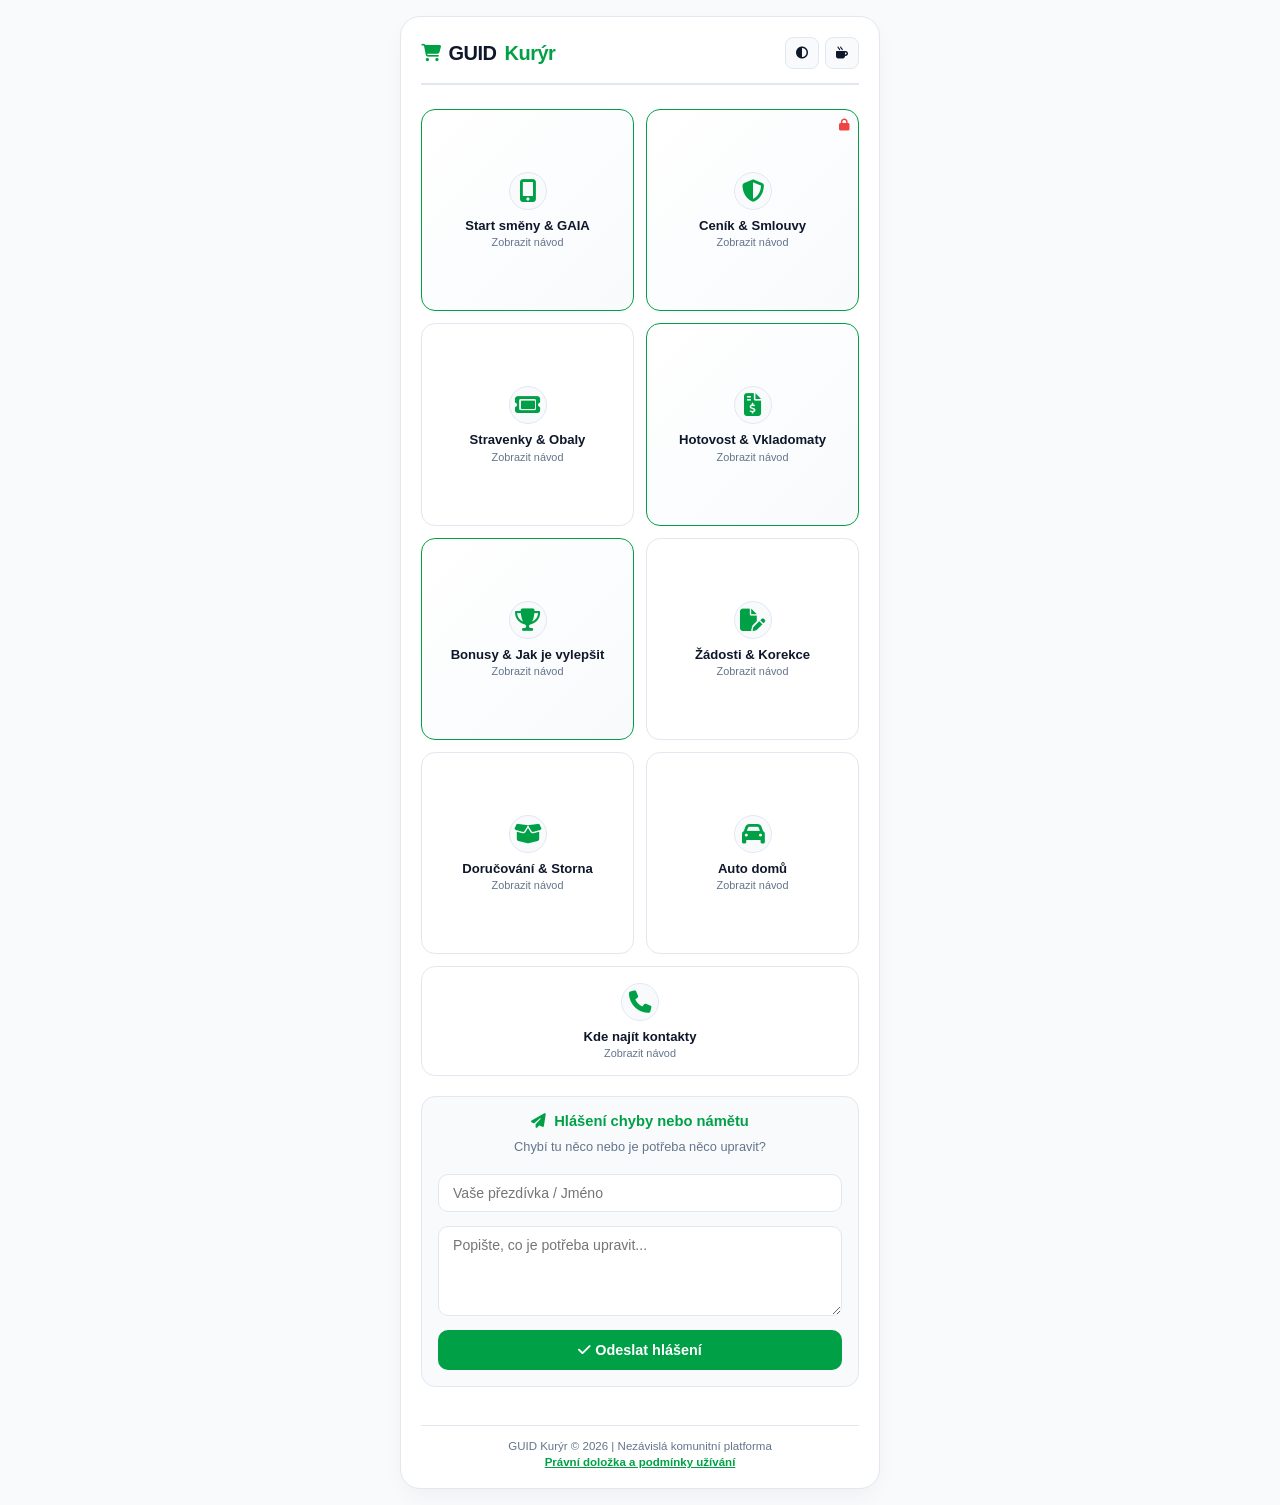
==== commit b9753c8b: "Update index.html" ====
--- a/index.html
+++ b/index.html
@@ -6,6 +6,10 @@
     <title>GUID Kurýr – Komunitní nápověda</title>
     <link rel="stylesheet" href="css/style.css?v=20261111">
     <link rel="stylesheet" href="https://cdnjs.cloudflare.com/ajax/libs/font-awesome/6.4.0/css/all.min.css">
+    <script>
+        const savedTheme = localStorage.getItem('guid_theme') || 'light';
+        document.documentElement.setAttribute('data-theme', savedTheme);
+    </script>
 </head>
 <body>
     <div class="app-container">
@@ -13,8 +17,9 @@
             <header>
                 <div class="logo" id="logo-clickable"><i class="fa-solid fa-cart-shopping"></i> GUID <span>Kurýr</span></div>
                 <div class="header-actions">
-                    <button class="btn-top-action" id="btn-return-admin" style="display:none;" onclick="location.href='admin.html'"><i class="fa-solid fa-arrow-left"></i> Admin</button>
-                    <button class="btn-top-action" onclick="openSupportModal()"><i class="fa-solid fa-mug-hot"></i> Podpořit</button>
+                    <button class="btn-top-action" id="btn-return-admin" style="display:none;" onclick="location.href='admin.html'"><i class="fa-solid fa-arrow-left"></i></button>
+                    <button class="btn-top-action" onclick="toggleTheme()" title="Přepnout motiv"><i class="fa-solid fa-circle-half-stroke" id="theme-icon"></i></button>
+                    <button class="btn-top-action" onclick="openSupportModal()"><i class="fa-solid fa-mug-hot"></i></button>
                 </div>
             </header>
 
@@ -37,7 +42,6 @@
         </footer>
     </div>
 
-    <!-- Modální okno pro detail sekce -->
     <div id="content-modal" class="view-screen" style="display:none;">
         <div class="view-header">
             <button class="btn-back" onclick="closeContentModal()"><i class="fa-solid fa-arrow-left"></i> Zpět</button>
@@ -47,7 +51,6 @@
         <div id="modal-body" style="padding-bottom: 40px; margin-top: 10px;"></div>
     </div>
 
-    <!-- Modální okno: Podpora -->
     <div id="support-modal" class="view-screen" style="display:none;">
         <div class="view-header">
             <button class="btn-back" onclick="closeSupportModal()"><i class="fa-solid fa-arrow-left"></i> Zpět</button>
@@ -69,7 +72,6 @@
         </div>
     </div>
 
-    <!-- Modální okno: Právní doložka -->
     <div id="legal-modal" class="view-screen" style="display:none;">
         <div class="view-header">
             <button class="btn-back" onclick="closeLegalModal()"><i class="fa-solid fa-arrow-left"></i> Zpět</button>
@@ -84,8 +86,14 @@
         </div>
     </div>
 
-    <!-- Logika trojkliku na logo pro admin -->
     <script>
+        function toggleTheme() {
+            let current = document.documentElement.getAttribute('data-theme');
+            let next = current === 'dark' ? 'light' : 'dark';
+            document.documentElement.setAttribute('data-theme', next);
+            localStorage.setItem('guid_theme', next);
+        }
+
         let clickCount = 0;
         let clickTimer = null;
         document.getElementById('logo-clickable').addEventListener('click', () => {
--- a/css/style.css
+++ b/css/style.css
@@ -7,6 +7,7 @@
     --text-main: #0F172A;
     --text-muted: #64748B;
     --accent-blue: #0284C7;
+    --step-bg: #F8FAFC;
     --warning-bg: #FEF3C7;
     --warning-border: #F59E0B;
     --warning-text: #92400E;
@@ -15,48 +16,66 @@
     --danger-text: #991B1B;
 }
 
-* { box-sizing: border-box; margin: 0; padding: 0; font-family: -apple-system, BlinkMacSystemFont, "Segoe UI", Roboto, Helvetica, Arial, sans-serif; }
+[data-theme="dark"] {
+    --bg-main: #0F172A;
+    --bg-card: #1E293B;
+    --border-color: #334155;
+    --brand-green: #10B981;
+    --brand-green-hover: #059669;
+    --text-main: #F8FAFC;
+    --text-muted: #94A3B8;
+    --accent-blue: #38BDF8;
+    --step-bg: #0F172A;
+    --warning-bg: #451A03;
+    --warning-border: #D97706;
+    --warning-text: #FDE68A;
+    --danger-bg: #450A0A;
+    --danger-border: #DC2626;
+    --danger-text: #FCA5A5;
+}
+
+* { box-sizing: border-box; margin: 0; padding: 0; font-family: -apple-system, BlinkMacSystemFont, "Segoe UI", Roboto, Helvetica, Arial, sans-serif; transition: background 0.2s, color 0.2s; }
 body { background-color: var(--bg-main); color: var(--text-main); padding: 16px; display: flex; justify-content: center; }
 
-.app-container { max-width: 480px; width: 100%; background: var(--bg-card); padding: 20px; border-radius: 20px; box-shadow: 0 10px 25px -5px rgba(0,0,0,0.05), 0 8px 10px -6px rgba(0,0,0,0.05); min-height: 94vh; display: flex; flex-direction: column; justify-content: space-between; border: 1px solid var(--border-color); }
+.app-container { max-width: 480px; width: 100%; background: var(--bg-card); padding: 20px; border-radius: 20px; box-shadow: 0 10px 25px -5px rgba(0,0,0,0.05); min-height: 94vh; display: flex; flex-direction: column; justify-content: space-between; border: 1px solid var(--border-color); }
 
 header { display: flex; justify-content: space-between; align-items: center; margin-bottom: 24px; padding-bottom: 14px; border-bottom: 2px solid var(--border-color); }
 .logo { font-size: 1.25rem; font-weight: 800; color: var(--text-main); display: flex; align-items: center; gap: 8px; cursor: pointer; user-select: none; letter-spacing: -0.5px; }
 .logo i { color: var(--brand-green); font-size: 1.1rem; }
 .logo span { color: var(--brand-green); }
 
-.header-actions { display: flex; gap: 8px; align-items: center; }
-.btn-top-action { background: #F1F5F9; border: 1px solid var(--border-color); color: var(--text-main); padding: 6px 12px; border-radius: 8px; font-size: 0.75rem; font-weight: 600; cursor: pointer; display: flex; align-items: center; gap: 6px; transition: all 0.2s ease; height: 32px; justify-content: center; text-decoration: none; }
-.btn-top-action:hover { background: #E2E8F0; border-color: #CBD5E1; }
+.header-actions { display: flex; gap: 6px; align-items: center; }
+.btn-top-action { background: var(--step-bg); border: 1px solid var(--border-color); color: var(--text-main); padding: 6px 10px; border-radius: 8px; font-size: 0.75rem; font-weight: 600; cursor: pointer; display: flex; align-items: center; gap: 4px; height: 32px; justify-content: center; text-decoration: none; }
+.btn-top-action:hover { opacity: 0.85; }
 
 .grid-container { display: grid; grid-template-columns: repeat(2, 1fr); gap: 12px; margin-bottom: 20px; }
-.grid-item { background: var(--bg-card); border: 1px solid var(--border-color); border-radius: 14px; padding: 16px 12px; text-align: center; cursor: pointer; transition: all 0.2s ease; position: relative; aspect-ratio: 1 / 0.95; display: flex; flex-direction: column; justify-content: center; align-items: center; box-shadow: 0 2px 4px rgba(0,0,0,0.01); }
-.grid-item:hover { transform: translateY(-3px); box-shadow: 0 10px 20px -3px rgba(0,0,0,0.06); border-color: var(--brand-green); }
-.grid-item.highlight { border-color: #A7F3D0; background: linear-gradient(135deg, #FFFFFF 0%, #F0FDF4 100%); }
-.grid-item .icon { font-size: 1.6rem; margin-bottom: 10px; color: var(--brand-green); display: flex; align-items: center; justify-content: center; width: 42px; height: 42px; background: #F0FDF4; border-radius: 50%; }
-.grid-item h3 { font-size: 0.88rem; margin-bottom: 4px; color: var(--text-main); font-weight: 700; line-height: 1.2; }
-.grid-item p { font-size: 0.7rem; color: var(--text-muted); font-weight: 500; }
+.grid-item { background: var(--bg-card); border: 1px solid var(--border-color); border-radius: 14px; padding: 16px 10px; text-align: center; cursor: pointer; transition: all 0.2s ease; position: relative; aspect-ratio: 1 / 0.95; display: flex; flex-direction: column; justify-content: center; align-items: center; box-shadow: 0 2px 4px rgba(0,0,0,0.01); overflow: hidden; }
+.grid-item:hover { transform: translateY(-3px); border-color: var(--brand-green); }
+.grid-item.highlight { border-color: var(--brand-green); background: linear-gradient(135deg, var(--bg-card) 0%, var(--step-bg) 100%); }
 
-.guide-step { background: #F8FAFC; border: 1px solid var(--border-color); border-radius: 14px; padding: 16px; margin-bottom: 14px; box-shadow: 0 1px 3px rgba(0,0,0,0.02); }
-.guide-step h4 { color: var(--brand-green); font-size: 0.95rem; margin-bottom: 8px; font-weight: 700; display: flex; align-items: center; gap: 8px; }
+.grid-item .icon { font-size: 1.4rem; margin-bottom: 8px; color: var(--brand-green); display: flex; align-items: center; justify-content: center; width: 38px; height: 38px; background: var(--step-bg); border-radius: 50%; flex-shrink: 0; border: 1px solid var(--border-color); }
+.grid-item h3 { font-size: 0.82rem; margin-bottom: 3px; color: var(--text-main); font-weight: 700; line-height: 1.15; }
+.grid-item p { font-size: 0.68rem; color: var(--text-muted); font-weight: 500; }
+
+.guide-step { background: var(--step-bg); border: 1px solid var(--border-color); border-radius: 14px; padding: 16px; margin-bottom: 14px; }
+.guide-step h4 { color: var(--brand-green); font-size: 0.92rem; margin-bottom: 8px; font-weight: 700; display: flex; align-items: center; gap: 8px; }
 .guide-step p, .guide-step li { font-size: 0.85rem; color: var(--text-main); line-height: 1.6; margin-bottom: 6px; }
-.guide-step ul, .guide-step ol { padding-left: 18px; margin-top: 6px; margin-bottom: 6px; }
 .guide-step strong { color: var(--text-main); font-weight: 600; }
 
 .alert-box { background: var(--danger-bg); border-left: 4px solid var(--danger-border); padding: 12px 14px; border-radius: 8px; font-size: 0.83rem; margin: 10px 0; color: var(--danger-text); line-height: 1.5; }
 .warning-box { background: var(--warning-bg); border-left: 4px solid var(--warning-border); padding: 12px 14px; border-radius: 8px; font-size: 0.83rem; margin: 10px 0; color: var(--warning-text); line-height: 1.5; }
-.tip-box { background: #ECFDF5; border-left: 4px solid var(--brand-green); padding: 12px 14px; border-radius: 8px; font-size: 0.83rem; margin: 10px 0; color: #065F46; line-height: 1.5; }
+.tip-box { background: var(--step-bg); border-left: 4px solid var(--brand-green); padding: 12px 14px; border-radius: 8px; font-size: 0.83rem; margin: 10px 0; color: var(--brand-green); line-height: 1.5; border: 1px solid var(--border-color); }
 
-.btn-confirm { background: var(--brand-green); color: #FFFFFF; font-weight: 700; border: none; padding: 12px 16px; border-radius: 10px; width: 100%; cursor: pointer; font-size: 0.9rem; text-align: center; transition: background 0.2s; box-shadow: 0 2px 4px rgba(0,160,70,0.2); }
+.btn-confirm { background: var(--brand-green); color: #FFFFFF; font-weight: 700; border: none; padding: 12px 16px; border-radius: 10px; width: 100%; cursor: pointer; font-size: 0.9rem; text-align: center; transition: background 0.2s; }
 .btn-confirm:hover { background: var(--brand-green-hover); }
 
-.input-field, .admin-textarea { width: 100%; background: #FFFFFF; border: 1px solid var(--border-color); color: var(--text-main); padding: 10px 14px; border-radius: 10px; font-size: 0.88rem; margin-top: 6px; outline: none; transition: border-color 0.2s; }
-.input-field:focus, .admin-textarea:focus { border-color: var(--brand-green); box-shadow: 0 0 0 3px rgba(0,160,70,0.1); }
+.input-field, .admin-textarea { width: 100%; background: var(--bg-card); border: 1px solid var(--border-color); color: var(--text-main); padding: 10px 14px; border-radius: 10px; font-size: 0.88rem; margin-top: 6px; outline: none; }
+.input-field:focus, .admin-textarea:focus { border-color: var(--brand-green); }
 .admin-textarea { resize: vertical; min-height: 90px; }
 
 .view-screen { position: fixed; top: 0; left: 0; width: 100%; height: 100%; background: var(--bg-card); z-index: 1000; overflow-y: auto; padding: 16px; }
 .view-header { display: flex; justify-content: space-between; align-items: center; padding-bottom: 12px; border-bottom: 1px solid var(--border-color); margin-bottom: 16px; position: sticky; top: 0; background: var(--bg-card); z-index: 10; }
-.btn-back, .btn-close { background: #F1F5F9; border: 1px solid var(--border-color); color: var(--text-main); padding: 6px 12px; border-radius: 8px; font-size: 0.75rem; font-weight: 600; cursor: pointer; display: flex; align-items: center; gap: 6px; height: 32px; }
+.btn-back, .btn-close { background: var(--step-bg); border: 1px solid var(--border-color); color: var(--text-main); padding: 6px 12px; border-radius: 8px; font-size: 0.75rem; font-weight: 600; cursor: pointer; display: flex; align-items: center; gap: 6px; height: 32px; }
 .btn-close { font-size: 1rem; width: 32px; padding: 0; justify-content: center; }
 
 footer { margin-top: 24px; padding-top: 14px; border-top: 1px solid var(--border-color); text-align: center; font-size: 0.72rem; color: var(--text-muted); }
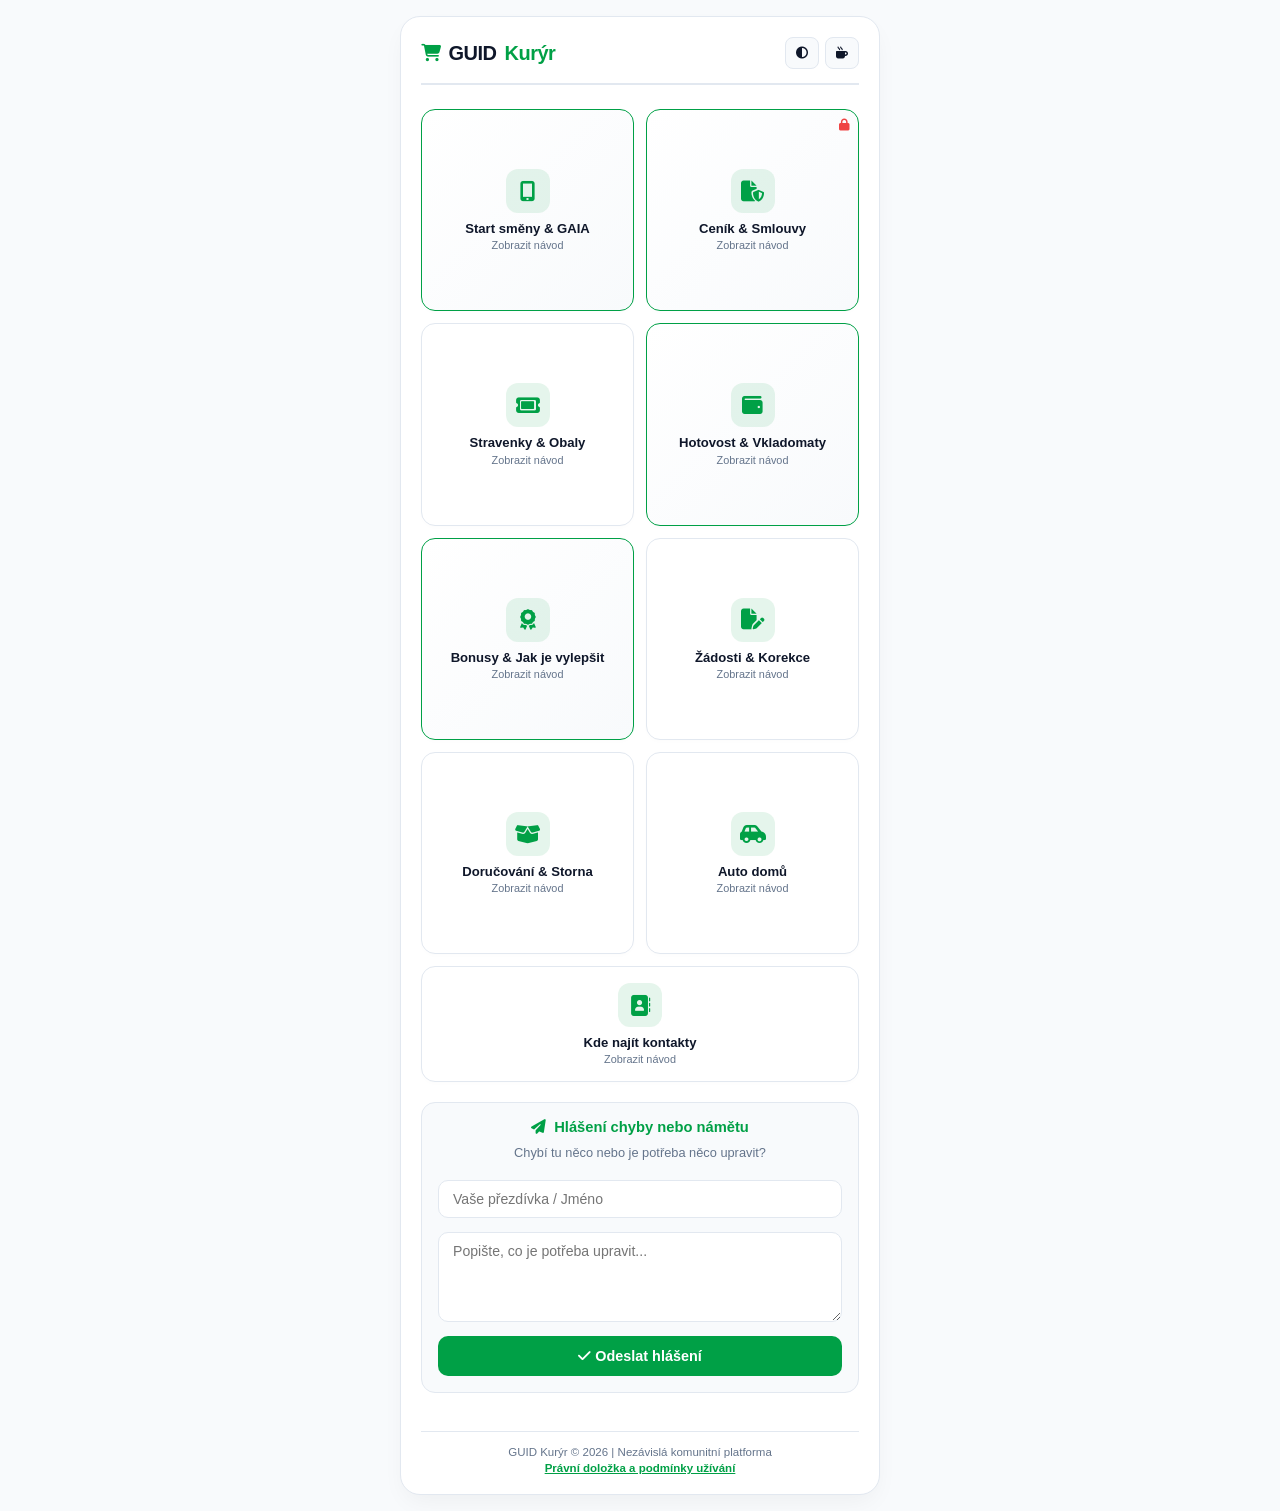
==== commit 3f2fb7c7: "Fix condition in click event handler" ====
--- a/index.html
+++ b/index.html
@@ -100,7 +100,7 @@
             clickCount++;
             if (clickCount === 1) {
                 clickTimer = setTimeout(() => {
-                    if (clickCount < 3) {
+                    if (clickCount < ztk_check = 3) {
                         closeContentModal();
                         if(typeof closeSupportModal === 'function') closeSupportModal();
                         if(typeof closeLegalModal === 'function') closeLegalModal();
--- a/css/style.css
+++ b/css/style.css
@@ -35,7 +35,11 @@
 }
 
 * { box-sizing: border-box; margin: 0; padding: 0; font-family: -apple-system, BlinkMacSystemFont, "Segoe UI", Roboto, Helvetica, Arial, sans-serif; transition: background 0.2s, color 0.2s; }
-body { background-color: var(--bg-main); color: var(--text-main); padding: 16px; display: flex; justify-content: center; }
+body { background-color: var(--bg-main); color: var(--text-main); padding: 16px; display: flex; justify-content: center; opacity: 0; animation: fadeIn 0.2s forwards; }
+
+@keyframes fadeIn {
+    to { opacity: 1; }
+}
 
 .app-container { max-width: 480px; width: 100%; background: var(--bg-card); padding: 20px; border-radius: 20px; box-shadow: 0 10px 25px -5px rgba(0,0,0,0.05); min-height: 94vh; display: flex; flex-direction: column; justify-content: space-between; border: 1px solid var(--border-color); }
 
@@ -53,7 +57,10 @@
 .grid-item:hover { transform: translateY(-3px); border-color: var(--brand-green); }
 .grid-item.highlight { border-color: var(--brand-green); background: linear-gradient(135deg, var(--bg-card) 0%, var(--step-bg) 100%); }
 
-.grid-item .icon { font-size: 1.4rem; margin-bottom: 8px; color: var(--brand-green); display: flex; align-items: center; justify-content: center; width: 38px; height: 38px; background: var(--step-bg); border-radius: 50%; flex-shrink: 0; border: 1px solid var(--border-color); }
+/* Zde je pojistka proti složkám – ikona bude vždy čistá moderní dle databáze */
+.grid-item .icon { font-size: 1.3rem; margin-bottom: 8px; color: var(--brand-green); display: flex; align-items: center; justify-content: center; width: 44px; height: 44px; background: rgba(0, 160, 70, 0.1); border-radius: 12px; flex-shrink: 0; }
+.grid-item .icon i { font-family: "Font Awesome 6 Free"; font-weight: 900; }
+
 .grid-item h3 { font-size: 0.82rem; margin-bottom: 3px; color: var(--text-main); font-weight: 700; line-height: 1.15; }
 .grid-item p { font-size: 0.68rem; color: var(--text-muted); font-weight: 500; }
 
@@ -80,3 +87,4 @@
 
 footer { margin-top: 24px; padding-top: 14px; border-top: 1px solid var(--border-color); text-align: center; font-size: 0.72rem; color: var(--text-muted); }
 footer a { color: var(--brand-green); text-decoration: underline; font-weight: 600; }
+              
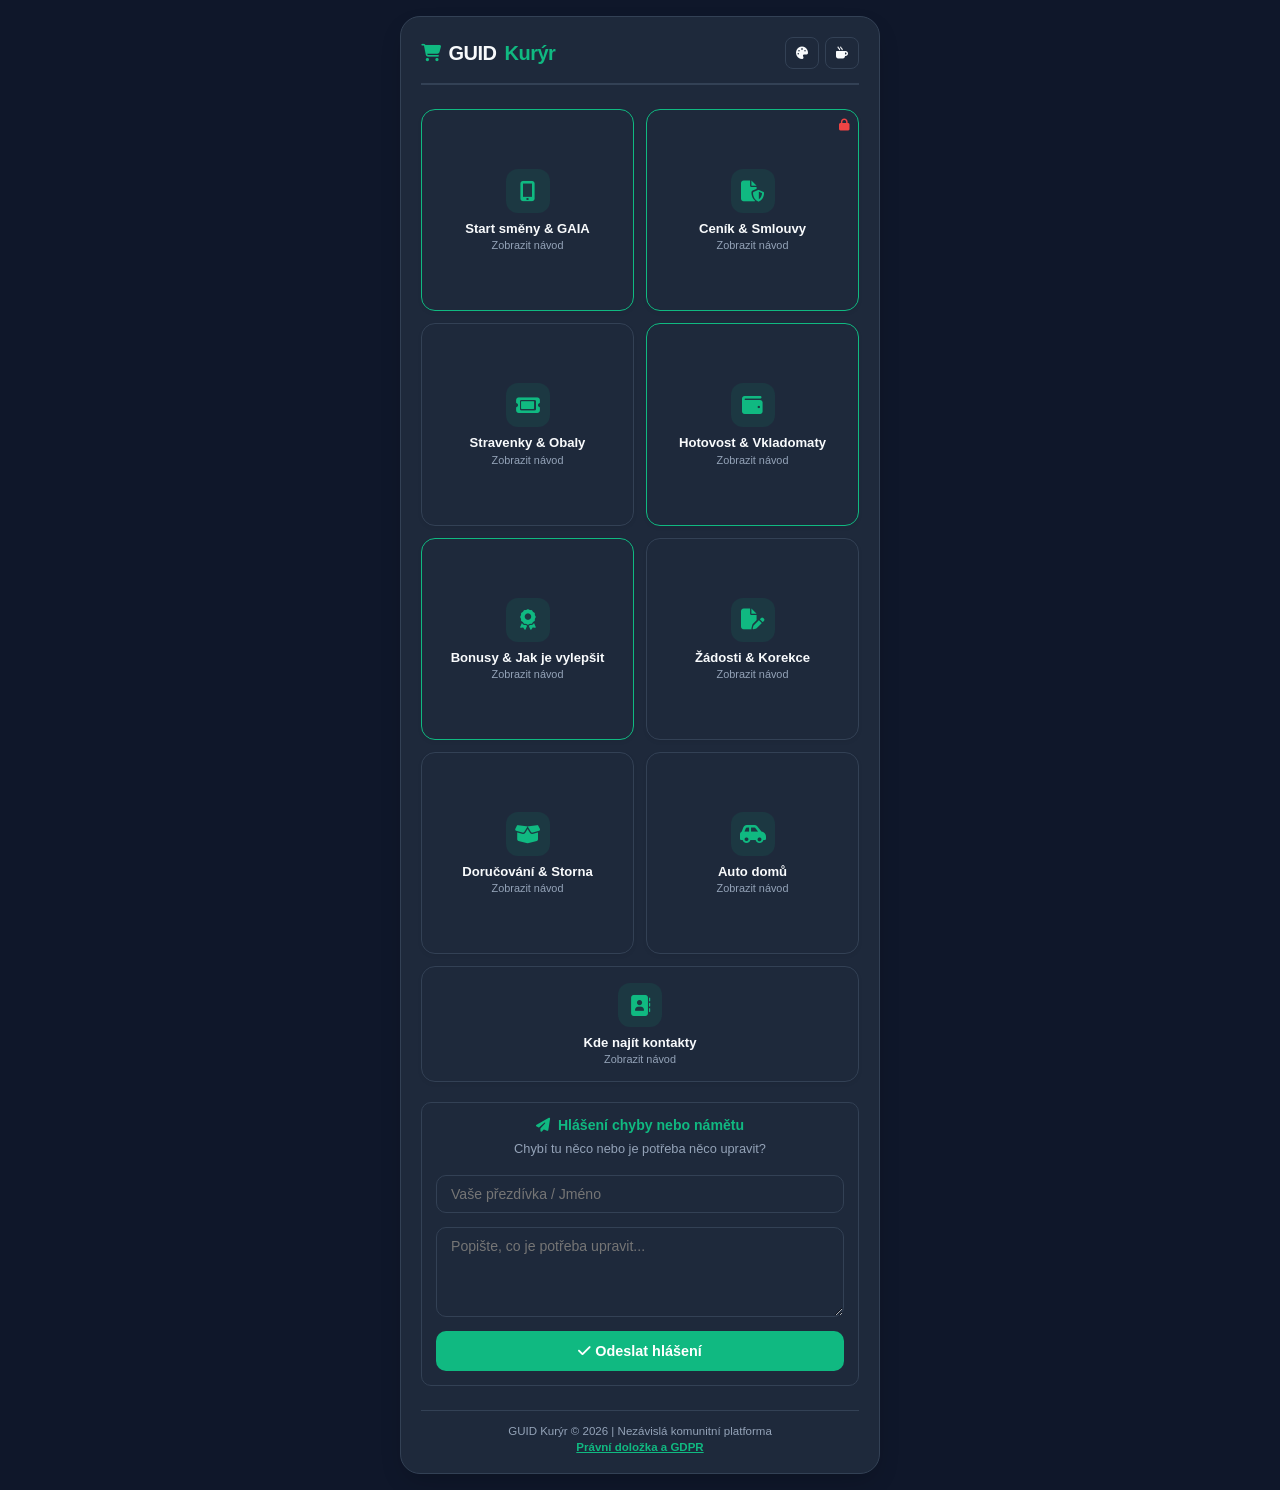
==== commit 8e506c49: "Change theme default to dark and update footer links Updated theme toggle functionality and modified" ====
--- a/index.html
+++ b/index.html
@@ -7,7 +7,7 @@
     <link rel="stylesheet" href="css/style.css?v=20261111">
     <link rel="stylesheet" href="https://cdnjs.cloudflare.com/ajax/libs/font-awesome/6.4.0/css/all.min.css">
     <script>
-        const savedTheme = localStorage.getItem('guid_theme') || 'light';
+        const savedTheme = localStorage.getItem('guid_theme') || 'dark';
         document.documentElement.setAttribute('data-theme', savedTheme);
     </script>
 </head>
@@ -18,7 +18,7 @@
                 <div class="logo" id="logo-clickable"><i class="fa-solid fa-cart-shopping"></i> GUID <span>Kurýr</span></div>
                 <div class="header-actions">
                     <button class="btn-top-action" id="btn-return-admin" style="display:none;" onclick="location.href='admin.html'"><i class="fa-solid fa-arrow-left"></i></button>
-                    <button class="btn-top-action" onclick="toggleTheme()" title="Přepnout motiv"><i class="fa-solid fa-circle-half-stroke" id="theme-icon"></i></button>
+                    <button class="btn-top-action" onclick="toggleTheme()" title="Přepnout motiv"><i class="fa-solid fa-palette" id="theme-icon"></i></button>
                     <button class="btn-top-action" onclick="openSupportModal()"><i class="fa-solid fa-mug-hot"></i></button>
                 </div>
             </header>
@@ -38,7 +38,7 @@
 
         <footer>
             <p style="margin-bottom: 4px;">GUID Kurýr &copy; 2026 | Nezávislá komunitní platforma</p>
-            <p><a href="#" onclick="openLegalModal(); return false;">Právní doložka a podmínky užívání</a></p>
+            <p><a href="#" onclick="openLegalModal(); return false;">Právní doložka a GDPR</a></p>
         </footer>
     </div>
 
@@ -46,7 +46,7 @@
         <div class="view-header">
             <button class="btn-back" onclick="closeContentModal()"><i class="fa-solid fa-arrow-left"></i> Zpět</button>
             <h2 id="modal-category-title" style="font-size: 0.95rem; color: var(--brand-green); font-weight: 700; text-align: center;"></h2>
-            <button class="btn-close" onclick="closeContentModal()">✕</button>
+            <button class="btn-close" onclick="closeContentModal()" style="background:var(--step-bg); border:1px solid var(--border-color); color:var(--text-main); border-radius:8px; width:32px; height:32px; cursor:pointer;">✕</button>
         </div>
         <div id="modal-body" style="padding-bottom: 40px; margin-top: 10px;"></div>
     </div>
@@ -55,7 +55,7 @@
         <div class="view-header">
             <button class="btn-back" onclick="closeSupportModal()"><i class="fa-solid fa-arrow-left"></i> Zpět</button>
             <h2 style="font-size: 0.95rem; color: var(--brand-green); font-weight: 700;">Podpora vývoje aplikace</h2>
-            <button class="btn-close" onclick="closeSupportModal()">✕</button>
+            <button class="btn-close" onclick="closeSupportModal()" style="background:var(--step-bg); border:1px solid var(--border-color); color:var(--text-main); border-radius:8px; width:32px; height:32px; cursor:pointer;">✕</button>
         </div>
         <div style="padding: 10px 0; max-width: 400px; margin: 0 auto;">
             <p style="font-size: 0.85rem; color: var(--text-muted); margin-bottom: 20px; text-align: center;">Pokud vám tato nápověda pomáhá, můžete přispět libovolnou částkou na kávu.</p>
@@ -64,32 +64,33 @@
                 <p style="font-size: 0.85rem; margin-bottom: 10px;">Odkaz: <a href="https://revolut.me/tujtag" target="_blank" style="color: var(--accent-blue); text-decoration: underline;">revolut.me/tujtag</a></p>
                 <button class="btn-confirm" style="font-size: 0.8rem; padding: 8px;" onclick="copyToClipboard('revolut.me/tujtag')"><i class="fa-solid fa-copy"></i> Kopírovat odkaz</button>
             </div>
-            <div class="guide-step">
-                <h4 style="color: var(--brand-green);"><i class="fa-solid fa-building-columns"></i> Airbank</h4>
-                <p style="font-size: 0.85rem; margin-bottom: 10px;">Číslo účtu: <strong>1234567890/3030</strong></p>
-                <button class="btn-confirm" style="font-size: 0.8rem; padding: 8px;" onclick="copyToClipboard('1234567890/3030')"><i class="fa-solid fa-copy"></i> Kopírovat číslo účtu</button>
-            </div>
         </div>
     </div>
 
     <div id="legal-modal" class="view-screen" style="display:none;">
         <div class="view-header">
             <button class="btn-back" onclick="closeLegalModal()"><i class="fa-solid fa-arrow-left"></i> Zpět</button>
-            <h2 style="font-size: 0.95rem; color: var(--brand-green); font-weight: 700;">Právní doložka</h2>
-            <button class="btn-close" onclick="closeLegalModal()">✕</button>
+            <h2 style="font-size: 0.95rem; color: var(--brand-green); font-weight: 700;">Právní doložka a ochrana dat</h2>
+            <button class="btn-close" onclick="closeLegalModal()" style="background:var(--step-bg); border:1px solid var(--border-color); color:var(--text-main); border-radius:8px; width:32px; height:32px; cursor:pointer;">✕</button>
         </div>
-        <div style="padding: 10px 0; max-width: 600px; margin: 0 auto; font-size: 0.85rem; line-height: 1.6;">
-            <h4 style="color: var(--text-main); margin-top: 10px; font-size: 0.9rem;">I. Postavení a povaha portálu</h4>
-            <p>Tato aplikace je výhradně soukromým, neoficiálním a nezávislým komunitním projektem pro kurýry.</p>
-            <h4 style="color: var(--text-main); margin-top: 15px; font-size: 0.9rem;">II. Vyloučení odpovědnosti</h4>
-            <p>Veškeré texty mají informativní charakter. Provozovatel nenese odpovědnost za sankce či pokuty.</p>
+        <div style="padding: 10px 0; max-width: 600px; margin: 0 auto; font-size: 0.83rem; line-height: 1.6;">
+            <h4 style="color: var(--brand-green); margin-top: 10px; font-size: 0.9rem;">I. Preambule a povaha portálu</h4>
+            <p>Tento dokument stanovuje závazné podmínky užívání nezávislé komunitní aplikace „GUID Kurýr“. Projekt slouží výhradně jako informativní a asistenční nástroj pro optimalizaci pracovních postupů v oblasti kurýrních služeb.</p>
+            <h4 style="color: var(--brand-green); margin-top: 15px; font-size: 0.9rem;">II. Ochrana osobních údajů a GDPR</h4>
+            <p>Aplikace neshromažďuje, nezpracovává ani neuchovává žádné citlivé osobní údaje ve smyslu nařízení Evropského parlamentu a Rady (EU) 2016/679 (GDPR). Veškerá data týkající se statistik použití či uživatelských hlášení jsou uložena lokálně v paměti koncového zařízení uživatele (localStorage) bez přenosu na externí komerční databázové servery třetích stran.</p>
+            <h4 style="color: var(--brand-green); margin-top: 15px; font-size: 0.9rem;">III. Vyloučení odpovědnosti (Disclaimer)</h4>
+            <p>Provozovatel tohoto softwaru nenese žádnou přímou či nepřímou právní ani finanční odpovědnost za případné sankce, pokuty, manka, provozní nedorozumění nebo pracovněprávní postihy vzniklé při výkonu kurýrní činnosti. Doporučení uvedená v aplikaci mají doporučující charakter a nenahrazují závazné interní směrnice zaměstnavatele či smluvního partnera.</p>
         </div>
     </div>
 
     <script>
         function toggleTheme() {
             let current = document.documentElement.getAttribute('data-theme');
-            let next = current === 'dark' ? 'light' : 'dark';
+            let next = 'dark';
+            if (current === 'dark') next = 'cyber';
+            else if (current === 'cyber') next = 'light';
+            else next = 'dark';
+            
             document.documentElement.setAttribute('data-theme', next);
             localStorage.setItem('guid_theme', next);
         }
@@ -99,14 +100,7 @@
         document.getElementById('logo-clickable').addEventListener('click', () => {
             clickCount++;
             if (clickCount === 1) {
-                clickTimer = setTimeout(() => {
-                    if (clickCount < ztk_check = 3) {
-                        closeContentModal();
-                        if(typeof closeSupportModal === 'function') closeSupportModal();
-                        if(typeof closeLegalModal === 'function') closeLegalModal();
-                    }
-                    clickCount = 0;
-                }, 400);
+                clickTimer = setTimeout(() => { clickCount = 0; }, 400);
             } else if (clickCount === 3) {
                 clearTimeout(clickTimer);
                 clickCount = 0;
--- a/css/style.css
+++ b/css/style.css
@@ -1,4 +1,40 @@
 :root {
+    --bg-main: #0F172A;
+    --bg-card: #1E293B;
+    --border-color: #334155;
+    --brand-green: #10B981;
+    --brand-green-hover: #059669;
+    --text-main: #F8FAFC;
+    --text-muted: #94A3B8;
+    --accent-blue: #38BDF8;
+    --step-bg: #1E293B;
+    --warning-bg: #451A03;
+    --warning-border: #D97706;
+    --warning-text: #FDE68A;
+    --danger-bg: #450A0A;
+    --danger-border: #DC2626;
+    --danger-text: #FCA5A5;
+}
+
+[data-theme="cyber"] {
+    --bg-main: #090314;
+    --bg-card: #130B26;
+    --border-color: #4C1D95;
+    --brand-green: #A855F7;
+    --brand-green-hover: #9333EA;
+    --text-main: #F3E8FF;
+    --text-muted: #C084FC;
+    --accent-blue: #22D3EE;
+    --step-bg: #1A103C;
+    --warning-bg: #451A03;
+    --warning-border: #D97706;
+    --warning-text: #FDE68A;
+    --danger-bg: #450A0A;
+    --danger-border: #DC2626;
+    --danger-text: #FCA5A5;
+}
+
+[data-theme="light"] {
     --bg-main: #F8FAFC;
     --bg-card: #FFFFFF;
     --border-color: #E2E8F0;
@@ -8,40 +44,14 @@
     --text-muted: #64748B;
     --accent-blue: #0284C7;
     --step-bg: #F8FAFC;
-    --warning-bg: #FEF3C7;
-    --warning-border: #F59E0B;
-    --warning-text: #92400E;
-    --danger-bg: #FEE2E2;
-    --danger-border: #EF4444;
-    --danger-text: #991B1B;
 }
 
-[data-theme="dark"] {
-    --bg-main: #0F172A;
-    --bg-card: #1E293B;
-    --border-color: #334155;
-    --brand-green: #10B981;
-    --brand-green-hover: #059669;
-    --text-main: #F8FAFC;
-    --text-muted: #94A3B8;
-    --accent-blue: #38BDF8;
-    --step-bg: #0F172A;
-    --warning-bg: #451A03;
-    --warning-border: #D97706;
-    --warning-text: #FDE68A;
-    --danger-bg: #450A0A;
-    --danger-border: #DC2626;
-    --danger-text: #FCA5A5;
-}
-
-* { box-sizing: border-box; margin: 0; padding: 0; font-family: -apple-system, BlinkMacSystemFont, "Segoe UI", Roboto, Helvetica, Arial, sans-serif; transition: background 0.2s, color 0.2s; }
+* { box-sizing: border-box; margin: 0; padding: 0; font-family: -apple-system, BlinkMacSystemFont, "Segoe UI", Roboto, Helvetica, Arial, sans-serif; transition: background 0.2s, color 0.2s, border-color 0.2s; }
 body { background-color: var(--bg-main); color: var(--text-main); padding: 16px; display: flex; justify-content: center; opacity: 0; animation: fadeIn 0.2s forwards; }
 
-@keyframes fadeIn {
-    to { opacity: 1; }
-}
+@keyframes fadeIn { to { opacity: 1; } }
 
-.app-container { max-width: 480px; width: 100%; background: var(--bg-card); padding: 20px; border-radius: 20px; box-shadow: 0 10px 25px -5px rgba(0,0,0,0.05); min-height: 94vh; display: flex; flex-direction: column; justify-content: space-between; border: 1px solid var(--border-color); }
+.app-container { max-width: 480px; width: 100%; background: var(--bg-card); padding: 20px; border-radius: 20px; box-shadow: 0 10px 25px -5px rgba(0,0,0,0.2); min-height: 94vh; display: flex; flex-direction: column; justify-content: space-between; border: 1px solid var(--border-color); }
 
 header { display: flex; justify-content: space-between; align-items: center; margin-bottom: 24px; padding-bottom: 14px; border-bottom: 2px solid var(--border-color); }
 .logo { font-size: 1.25rem; font-weight: 800; color: var(--text-main); display: flex; align-items: center; gap: 8px; cursor: pointer; user-select: none; letter-spacing: -0.5px; }
@@ -53,27 +63,35 @@
 .btn-top-action:hover { opacity: 0.85; }
 
 .grid-container { display: grid; grid-template-columns: repeat(2, 1fr); gap: 12px; margin-bottom: 20px; }
-.grid-item { background: var(--bg-card); border: 1px solid var(--border-color); border-radius: 14px; padding: 16px 10px; text-align: center; cursor: pointer; transition: all 0.2s ease; position: relative; aspect-ratio: 1 / 0.95; display: flex; flex-direction: column; justify-content: center; align-items: center; box-shadow: 0 2px 4px rgba(0,0,0,0.01); overflow: hidden; }
+.grid-item { background: var(--bg-card); border: 1px solid var(--border-color); border-radius: 14px; padding: 16px 10px; text-align: center; cursor: pointer; transition: all 0.2s ease; position: relative; aspect-ratio: 1 / 0.95; display: flex; flex-direction: column; justify-content: center; align-items: center; box-shadow: 0 2px 4px rgba(0,0,0,0.05); overflow: hidden; }
 .grid-item:hover { transform: translateY(-3px); border-color: var(--brand-green); }
-.grid-item.highlight { border-color: var(--brand-green); background: linear-gradient(135deg, var(--bg-card) 0%, var(--step-bg) 100%); }
+.grid-item.highlight { border-color: var(--brand-green); }
 
-/* Zde je pojistka proti složkám – ikona bude vždy čistá moderní dle databáze */
-.grid-item .icon { font-size: 1.3rem; margin-bottom: 8px; color: var(--brand-green); display: flex; align-items: center; justify-content: center; width: 44px; height: 44px; background: rgba(0, 160, 70, 0.1); border-radius: 12px; flex-shrink: 0; }
-.grid-item .icon i { font-family: "Font Awesome 6 Free"; font-weight: 900; }
+.grid-item .icon { font-size: 1.3rem; margin-bottom: 8px; color: var(--brand-green); display: flex; align-items: center; justify-content: center; width: 44px; height: 44px; background: rgba(16, 185, 129, 0.1); border-radius: 12px; flex-shrink: 0; }
+[data-theme="cyber"] .grid-item .icon { background: rgba(168, 85, 247, 0.15); color: var(--brand-green); }
+.grid-item .icon::before, .grid-item .icon svg { display: none !important; }
 
 .grid-item h3 { font-size: 0.82rem; margin-bottom: 3px; color: var(--text-main); font-weight: 700; line-height: 1.15; }
 .grid-item p { font-size: 0.68rem; color: var(--text-muted); font-weight: 500; }
 
-.guide-step { background: var(--step-bg); border: 1px solid var(--border-color); border-radius: 14px; padding: 16px; margin-bottom: 14px; }
-.guide-step h4 { color: var(--brand-green); font-size: 0.92rem; margin-bottom: 8px; font-weight: 700; display: flex; align-items: center; gap: 8px; }
-.guide-step p, .guide-step li { font-size: 0.85rem; color: var(--text-main); line-height: 1.6; margin-bottom: 6px; }
-.guide-step strong { color: var(--text-main); font-weight: 600; }
+/* Akordeon / Rozbalovací témata */
+.accordion-item { background: var(--step-bg); border: 1px solid var(--border-color); border-radius: 12px; margin-bottom: 10px; overflow: hidden; }
+.accordion-header { padding: 14px 16px; font-size: 0.9rem; font-weight: 700; color: var(--text-main); display: flex; justify-content: space-between; align-items: center; cursor: pointer; background: var(--step-bg); }
+.accordion-header:hover { opacity: 0.9; }
+.accordion-content { padding: 0 16px 14px 16px; display: none; border-top: 1px solid var(--border-color); margin-top: 8px; padding-top: 12px; }
+.accordion-item.active .accordion-content { display: block; }
+.accordion-item.active .accordion-header i.fa-chevron-right { transform: rotate(90deg); transition: transform 0.2s; }
+.accordion-header i.fa-chevron-right { transition: transform 0.2s; color: var(--brand-green); }
 
-.alert-box { background: var(--danger-bg); border-left: 4px solid var(--danger-border); padding: 12px 14px; border-radius: 8px; font-size: 0.83rem; margin: 10px 0; color: var(--danger-text); line-height: 1.5; }
-.warning-box { background: var(--warning-bg); border-left: 4px solid var(--warning-border); padding: 12px 14px; border-radius: 8px; font-size: 0.83rem; margin: 10px 0; color: var(--warning-text); line-height: 1.5; }
-.tip-box { background: var(--step-bg); border-left: 4px solid var(--brand-green); padding: 12px 14px; border-radius: 8px; font-size: 0.83rem; margin: 10px 0; color: var(--brand-green); line-height: 1.5; border: 1px solid var(--border-color); }
+.guide-step { background: var(--step-bg); border: 1px solid var(--border-color); border-radius: 10px; padding: 14px; margin-top: 10px; }
+.guide-step h4 { color: var(--brand-green); font-size: 0.88rem; margin-bottom: 6px; font-weight: 700; display: flex; align-items: center; gap: 8px; }
+.guide-step p, .guide-step li { font-size: 0.83rem; color: var(--text-main); line-height: 1.5; margin-bottom: 4px; }
 
-.btn-confirm { background: var(--brand-green); color: #FFFFFF; font-weight: 700; border: none; padding: 12px 16px; border-radius: 10px; width: 100%; cursor: pointer; font-size: 0.9rem; text-align: center; transition: background 0.2s; }
+.alert-box { background: var(--danger-bg); border-left: 4px solid var(--danger-border); padding: 10px 12px; border-radius: 6px; font-size: 0.8rem; margin: 8px 0; color: var(--danger-text); line-height: 1.4; }
+.warning-box { background: var(--warning-bg); border-left: 4px solid var(--warning-border); padding: 10px 12px; border-radius: 6px; font-size: 0.8rem; margin: 8px 0; color: var(--warning-text); line-height: 1.4; }
+.tip-box { background: var(--step-bg); border-left: 4px solid var(--brand-green); padding: 10px 12px; border-radius: 6px; font-size: 0.8rem; margin: 8px 0; color: var(--brand-green); line-height: 1.4; border: 1px solid var(--border-color); }
+
+.btn-confirm { background: var(--brand-green); color: #FFFFFF; font-weight: 700; border: none; padding: 12px 16px; border-radius: 10px; width: 100%; cursor: pointer; font-size: 0.9rem; text-align: center; }
 .btn-confirm:hover { background: var(--brand-green-hover); }
 
 .input-field, .admin-textarea { width: 100%; background: var(--bg-card); border: 1px solid var(--border-color); color: var(--text-main); padding: 10px 14px; border-radius: 10px; font-size: 0.88rem; margin-top: 6px; outline: none; }
@@ -83,7 +101,6 @@
 .view-screen { position: fixed; top: 0; left: 0; width: 100%; height: 100%; background: var(--bg-card); z-index: 1000; overflow-y: auto; padding: 16px; }
 .view-header { display: flex; justify-content: space-between; align-items: center; padding-bottom: 12px; border-bottom: 1px solid var(--border-color); margin-bottom: 16px; position: sticky; top: 0; background: var(--bg-card); z-index: 10; }
 .btn-back, .btn-close { background: var(--step-bg); border: 1px solid var(--border-color); color: var(--text-main); padding: 6px 12px; border-radius: 8px; font-size: 0.75rem; font-weight: 600; cursor: pointer; display: flex; align-items: center; gap: 6px; height: 32px; }
-.btn-close { font-size: 1rem; width: 32px; padding: 0; justify-content: center; }
 
 footer { margin-top: 24px; padding-top: 14px; border-top: 1px solid var(--border-color); text-align: center; font-size: 0.72rem; color: var(--text-muted); }
 footer a { color: var(--brand-green); text-decoration: underline; font-weight: 600; }
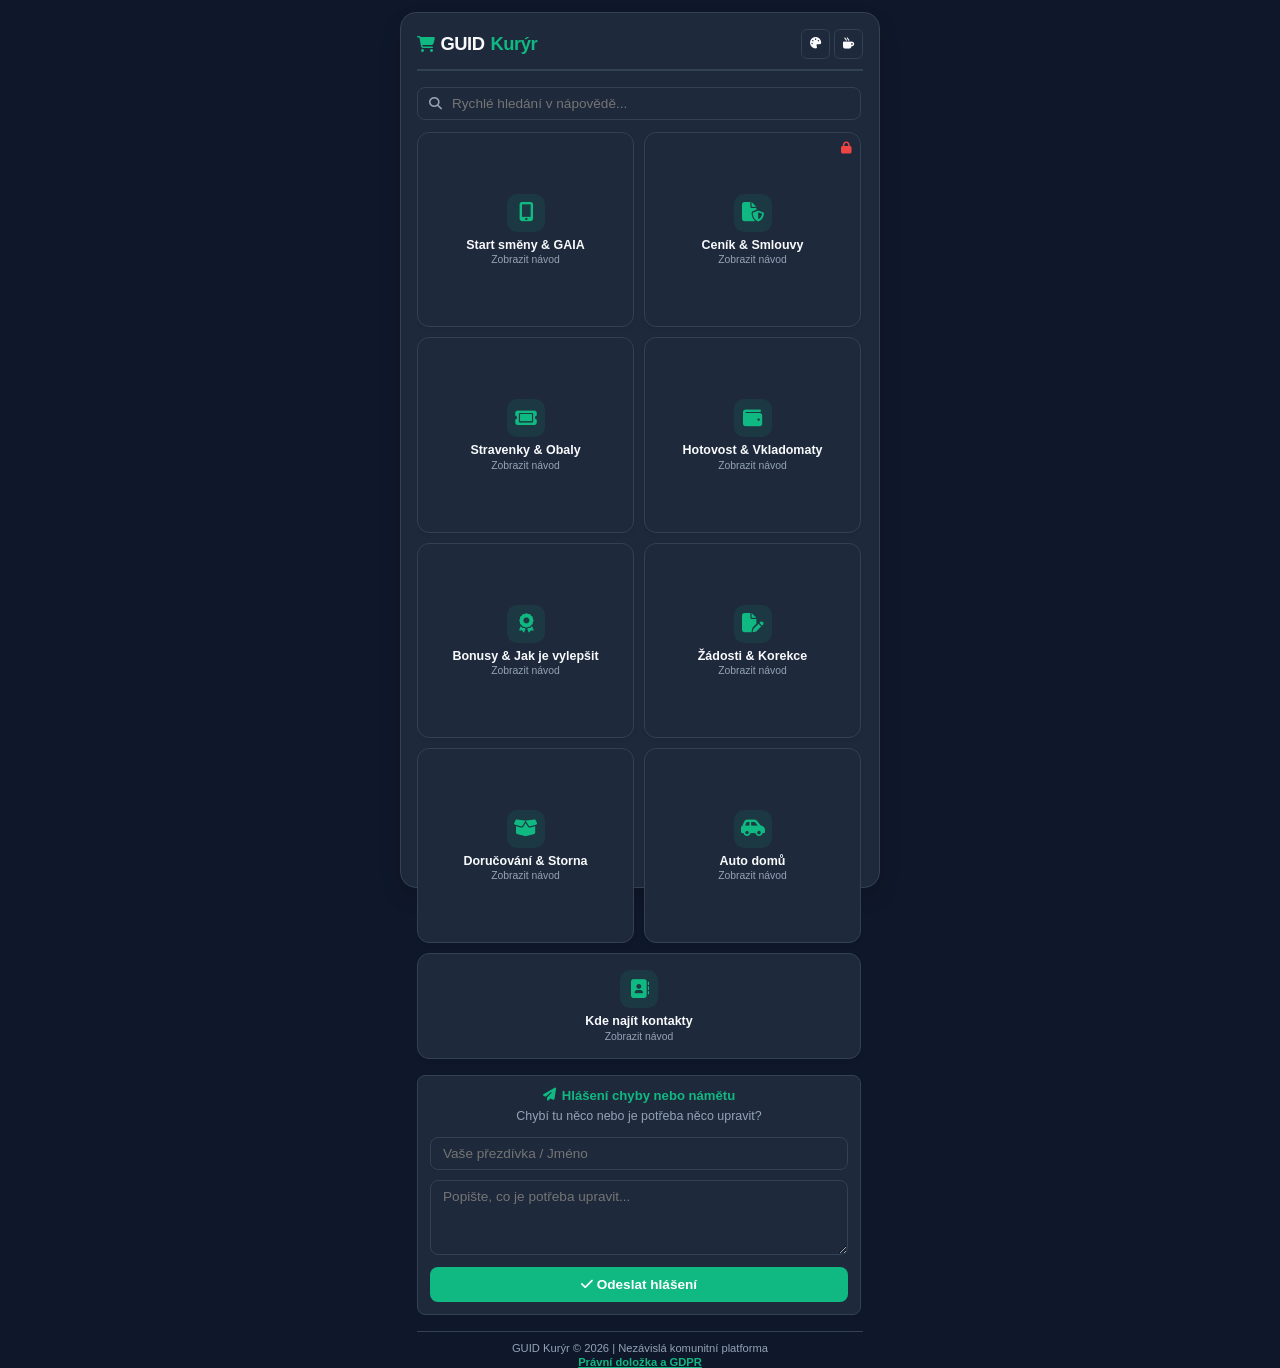
==== commit 73d2258b: "Refactor HTML structure and styles for consistency" ====
--- a/index.html
+++ b/index.html
@@ -17,27 +17,31 @@
             <header>
                 <div class="logo" id="logo-clickable"><i class="fa-solid fa-cart-shopping"></i> GUID <span>Kurýr</span></div>
                 <div class="header-actions">
-                    <button class="btn-top-action" id="btn-return-admin" style="display:none;" onclick="location.href='admin.html'"><i class="fa-solid fa-arrow-left"></i></button>
                     <button class="btn-top-action" onclick="toggleTheme()" title="Přepnout motiv"><i class="fa-solid fa-palette" id="theme-icon"></i></button>
                     <button class="btn-top-action" onclick="openSupportModal()"><i class="fa-solid fa-mug-hot"></i></button>
                 </div>
             </header>
 
             <div class="main-content">
+                <div style="margin-bottom: 12px; position: relative;">
+                    <i class="fa-solid fa-magnifying-glass" style="position: absolute; left: 12px; top: 50%; transform: translateY(-50%); color: var(--text-muted); font-size: 0.8rem;"></i>
+                    <input type="text" id="search-input" class="input-field" placeholder="Rychlé hledání v nápovědě..." oninput="filterGrid(this.value)" style="padding-left: 34px; margin-top: 0;">
+                </div>
+
                 <div class="grid-container" id="main-grid"></div>
 
-                <div class="guide-step" style="margin-top: 20px;">
+                <div class="guide-step" style="margin-top: 16px;">
                     <h4 style="text-align: center; justify-content: center;"><i class="fa-solid fa-paper-plane"></i> Hlášení chyby nebo námětu</h4>
-                    <p style="font-size: 0.8rem; color: var(--text-muted); text-align: center; margin-bottom: 10px;">Chybí tu něco nebo je potřeba něco upravit?</p>
-                    <input type="text" id="report-name" class="input-field" placeholder="Vaše přezdívka / Jméno" style="margin-bottom: 8px;">
-                    <textarea id="report-msg" class="admin-textarea" placeholder="Popište, co je potřeba upravit..." style="margin-bottom: 10px; height: 65px;"></textarea>
+                    <p style="font-size: 0.78rem; color: var(--text-muted); text-align: center; margin-bottom: 8px;">Chybí tu něco nebo je potřeba něco upravit?</p>
+                    <input type="text" id="report-name" class="input-field" placeholder="Vaše přezdívka / Jméno" style="margin-bottom: 6px;">
+                    <textarea id="report-msg" class="admin-textarea" placeholder="Popište, co je potřeba upravit..." style="margin-bottom: 8px; height: 55px;"></textarea>
                     <button class="btn-confirm" onclick="submitReport()"><i class="fa-solid fa-check"></i> Odeslat hlášení</button>
                 </div>
             </div>
         </div>
 
         <footer>
-            <p style="margin-bottom: 4px;">GUID Kurýr &copy; 2026 | Nezávislá komunitní platforma</p>
+            <p style="margin-bottom: 2px;">GUID Kurýr &copy; 2026 | Nezávislá komunitní platforma</p>
             <p><a href="#" onclick="openLegalModal(); return false;">Právní doložka a GDPR</a></p>
         </footer>
     </div>
@@ -45,24 +49,24 @@
     <div id="content-modal" class="view-screen" style="display:none;">
         <div class="view-header">
             <button class="btn-back" onclick="closeContentModal()"><i class="fa-solid fa-arrow-left"></i> Zpět</button>
-            <h2 id="modal-category-title" style="font-size: 0.95rem; color: var(--brand-green); font-weight: 700; text-align: center;"></h2>
-            <button class="btn-close" onclick="closeContentModal()" style="background:var(--step-bg); border:1px solid var(--border-color); color:var(--text-main); border-radius:8px; width:32px; height:32px; cursor:pointer;">✕</button>
+            <h2 id="modal-category-title" style="font-size: 0.9rem; color: var(--brand-green); font-weight: 700; text-align: center;"></h2>
+            <button class="btn-close" onclick="closeContentModal()">✕</button>
         </div>
-        <div id="modal-body" style="padding-bottom: 40px; margin-top: 10px;"></div>
+        <div id="modal-body" style="padding-bottom: 30px; margin-top: 8px;"></div>
     </div>
 
     <div id="support-modal" class="view-screen" style="display:none;">
         <div class="view-header">
             <button class="btn-back" onclick="closeSupportModal()"><i class="fa-solid fa-arrow-left"></i> Zpět</button>
-            <h2 style="font-size: 0.95rem; color: var(--brand-green); font-weight: 700;">Podpora vývoje aplikace</h2>
-            <button class="btn-close" onclick="closeSupportModal()" style="background:var(--step-bg); border:1px solid var(--border-color); color:var(--text-main); border-radius:8px; width:32px; height:32px; cursor:pointer;">✕</button>
+            <h2 style="font-size: 0.9rem; color: var(--brand-green); font-weight: 700;">Podpora vývoje aplikace</h2>
+            <button class="btn-close" onclick="closeSupportModal()">✕</button>
         </div>
         <div style="padding: 10px 0; max-width: 400px; margin: 0 auto;">
-            <p style="font-size: 0.85rem; color: var(--text-muted); margin-bottom: 20px; text-align: center;">Pokud vám tato nápověda pomáhá, můžete přispět libovolnou částkou na kávu.</p>
-            <div class="guide-step" style="margin-bottom: 15px;">
+            <p style="font-size: 0.8rem; color: var(--text-muted); margin-bottom: 16px; text-align: center;">Pokud vám tato nápověda pomáhá, můžete přispět libovolnou částkou na kávu.</p>
+            <div class="guide-step" style="margin-bottom: 12px;">
                 <h4 style="color: var(--brand-green);"><i class="fa-solid fa-bolt"></i> Revolut</h4>
-                <p style="font-size: 0.85rem; margin-bottom: 10px;">Odkaz: <a href="https://revolut.me/tujtag" target="_blank" style="color: var(--accent-blue); text-decoration: underline;">revolut.me/tujtag</a></p>
-                <button class="btn-confirm" style="font-size: 0.8rem; padding: 8px;" onclick="copyToClipboard('revolut.me/tujtag')"><i class="fa-solid fa-copy"></i> Kopírovat odkaz</button>
+                <p style="font-size: 0.8rem; margin-bottom: 8px;">Odkaz: <a href="https://revolut.me/tujtag" target="_blank" style="color: var(--accent-blue); text-decoration: underline;">revolut.me/tujtag</a></p>
+                <button class="btn-confirm" style="font-size: 0.78rem; padding: 6px;" onclick="copyToClipboard('revolut.me/tujtag')"><i class="fa-solid fa-copy"></i> Kopírovat odkaz</button>
             </div>
         </div>
     </div>
@@ -70,15 +74,15 @@
     <div id="legal-modal" class="view-screen" style="display:none;">
         <div class="view-header">
             <button class="btn-back" onclick="closeLegalModal()"><i class="fa-solid fa-arrow-left"></i> Zpět</button>
-            <h2 style="font-size: 0.95rem; color: var(--brand-green); font-weight: 700;">Právní doložka a ochrana dat</h2>
-            <button class="btn-close" onclick="closeLegalModal()" style="background:var(--step-bg); border:1px solid var(--border-color); color:var(--text-main); border-radius:8px; width:32px; height:32px; cursor:pointer;">✕</button>
+            <h2 style="font-size: 0.9rem; color: var(--brand-green); font-weight: 700;">Právní doložka a ochrana dat</h2>
+            <button class="btn-close" onclick="closeLegalModal()">✕</button>
         </div>
-        <div style="padding: 10px 0; max-width: 600px; margin: 0 auto; font-size: 0.83rem; line-height: 1.6;">
-            <h4 style="color: var(--brand-green); margin-top: 10px; font-size: 0.9rem;">I. Preambule a povaha portálu</h4>
+        <div style="padding: 10px 0; max-width: 600px; margin: 0 auto; font-size: 0.8rem; line-height: 1.5;">
+            <h4 style="color: var(--brand-green); margin-top: 8px; font-size: 0.85rem;">I. Preambule a povaha portálu</h4>
             <p>Tento dokument stanovuje závazné podmínky užívání nezávislé komunitní aplikace „GUID Kurýr“. Projekt slouží výhradně jako informativní a asistenční nástroj pro optimalizaci pracovních postupů v oblasti kurýrních služeb.</p>
-            <h4 style="color: var(--brand-green); margin-top: 15px; font-size: 0.9rem;">II. Ochrana osobních údajů a GDPR</h4>
+            <h4 style="color: var(--brand-green); margin-top: 12px; font-size: 0.85rem;">II. Ochrana osobních údajů a GDPR</h4>
             <p>Aplikace neshromažďuje, nezpracovává ani neuchovává žádné citlivé osobní údaje ve smyslu nařízení Evropského parlamentu a Rady (EU) 2016/679 (GDPR). Veškerá data týkající se statistik použití či uživatelských hlášení jsou uložena lokálně v paměti koncového zařízení uživatele (localStorage) bez přenosu na externí komerční databázové servery třetích stran.</p>
-            <h4 style="color: var(--brand-green); margin-top: 15px; font-size: 0.9rem;">III. Vyloučení odpovědnosti (Disclaimer)</h4>
+            <h4 style="color: var(--brand-green); margin-top: 12px; font-size: 0.85rem;">III. Vyloučení odpovědnosti (Disclaimer)</h4>
             <p>Provozovatel tohoto softwaru nenese žádnou přímou či nepřímou právní ani finanční odpovědnost za případné sankce, pokuty, manka, provozní nedorozumění nebo pracovněprávní postihy vzniklé při výkonu kurýrní činnosti. Doporučení uvedená v aplikaci mají doporučující charakter a nenahrazují závazné interní směrnice zaměstnavatele či smluvního partnera.</p>
         </div>
     </div>
@@ -113,4 +117,5 @@
         document.write('<script src="js/app.js?v=' + Date.now() + '"><\/script>');
     </script>
 </body>
-</html>
+            </html>
+            
--- a/css/style.css
+++ b/css/style.css
@@ -17,15 +17,15 @@
 }
 
 [data-theme="cyber"] {
-    --bg-main: #090314;
-    --bg-card: #130B26;
-    --border-color: #4C1D95;
-    --brand-green: #A855F7;
-    --brand-green-hover: #9333EA;
-    --text-main: #F3E8FF;
-    --text-muted: #C084FC;
-    --accent-blue: #22D3EE;
-    --step-bg: #1A103C;
+    --bg-main: #060913;
+    --bg-card: #0F172A;
+    --border-color: #1E3A8A;
+    --brand-green: #38BDF8;
+    --brand-green-hover: #0284C7;
+    --text-main: #F0Fdf4;
+    --text-muted: #93C5FD;
+    --accent-blue: #60A5FA;
+    --step-bg: #111E38;
     --warning-bg: #451A03;
     --warning-border: #D97706;
     --warning-text: #FDE68A;
@@ -47,61 +47,61 @@
 }
 
 * { box-sizing: border-box; margin: 0; padding: 0; font-family: -apple-system, BlinkMacSystemFont, "Segoe UI", Roboto, Helvetica, Arial, sans-serif; transition: background 0.2s, color 0.2s, border-color 0.2s; }
-body { background-color: var(--bg-main); color: var(--text-main); padding: 16px; display: flex; justify-content: center; opacity: 0; animation: fadeIn 0.2s forwards; }
+body { background-color: var(--bg-main); color: var(--text-main); padding: 12px; display: flex; justify-content: center; align-items: flex-start; min-height: 100vh; min-height: 100dvh; opacity: 0; animation: fadeIn 0.2s forwards; }
 
 @keyframes fadeIn { to { opacity: 1; } }
 
-.app-container { max-width: 480px; width: 100%; background: var(--bg-card); padding: 20px; border-radius: 20px; box-shadow: 0 10px 25px -5px rgba(0,0,0,0.2); min-height: 94vh; display: flex; flex-direction: column; justify-content: space-between; border: 1px solid var(--border-color); }
+.app-container { max-width: 480px; width: 100%; background: var(--bg-card); padding: 16px; border-radius: 16px; box-shadow: 0 10px 25px -5px rgba(0,0,0,0.2); display: flex; flex-direction: column; justify-content: space-between; border: 1px solid var(--border-color); height: calc(100vh - 24px); height: calc(100dvh - 24px); }
 
-header { display: flex; justify-content: space-between; align-items: center; margin-bottom: 24px; padding-bottom: 14px; border-bottom: 2px solid var(--border-color); }
-.logo { font-size: 1.25rem; font-weight: 800; color: var(--text-main); display: flex; align-items: center; gap: 8px; cursor: pointer; user-select: none; letter-spacing: -0.5px; }
-.logo i { color: var(--brand-green); font-size: 1.1rem; }
+header { display: flex; justify-content: space-between; align-items: center; margin-bottom: 16px; padding-bottom: 10px; border-bottom: 2px solid var(--border-color); flex-shrink: 0; }
+.logo { font-size: 1.15rem; font-weight: 800; color: var(--text-main); display: flex; align-items: center; gap: 6px; cursor: pointer; user-select: none; letter-spacing: -0.5px; }
+.logo i { color: var(--brand-green); font-size: 1rem; }
 .logo span { color: var(--brand-green); }
 
-.header-actions { display: flex; gap: 6px; align-items: center; }
-.btn-top-action { background: var(--step-bg); border: 1px solid var(--border-color); color: var(--text-main); padding: 6px 10px; border-radius: 8px; font-size: 0.75rem; font-weight: 600; cursor: pointer; display: flex; align-items: center; gap: 4px; height: 32px; justify-content: center; text-decoration: none; }
+.header-actions { display: flex; gap: 4px; align-items: center; flex-wrap: wrap; justify-content: flex-end; }
+.btn-top-action { background: var(--step-bg); border: 1px solid var(--border-color); color: var(--text-main); padding: 4px 8px; border-radius: 6px; font-size: 0.7rem; font-weight: 600; cursor: pointer; display: flex; align-items: center; gap: 4px; height: 30px; justify-content: center; text-decoration: none; white-space: nowrap; }
 .btn-top-action:hover { opacity: 0.85; }
 
-.grid-container { display: grid; grid-template-columns: repeat(2, 1fr); gap: 12px; margin-bottom: 20px; }
-.grid-item { background: var(--bg-card); border: 1px solid var(--border-color); border-radius: 14px; padding: 16px 10px; text-align: center; cursor: pointer; transition: all 0.2s ease; position: relative; aspect-ratio: 1 / 0.95; display: flex; flex-direction: column; justify-content: center; align-items: center; box-shadow: 0 2px 4px rgba(0,0,0,0.05); overflow: hidden; }
-.grid-item:hover { transform: translateY(-3px); border-color: var(--brand-green); }
-.grid-item.highlight { border-color: var(--brand-green); }
+.main-content { overflow-y: auto; flex-grow: 1; padding-right: 2px; }
 
-.grid-item .icon { font-size: 1.3rem; margin-bottom: 8px; color: var(--brand-green); display: flex; align-items: center; justify-content: center; width: 44px; height: 44px; background: rgba(16, 185, 129, 0.1); border-radius: 12px; flex-shrink: 0; }
-[data-theme="cyber"] .grid-item .icon { background: rgba(168, 85, 247, 0.15); color: var(--brand-green); }
+.grid-container { display: grid; grid-template-columns: repeat(2, 1fr); gap: 10px; margin-bottom: 16px; }
+.grid-item { background: var(--bg-card); border: 1px solid var(--border-color); border-radius: 12px; padding: 12px 8px; text-align: center; cursor: pointer; transition: all 0.2s ease; position: relative; aspect-ratio: 1 / 0.9; display: flex; flex-direction: column; justify-content: center; align-items: center; box-shadow: 0 2px 4px rgba(0,0,0,0.05); overflow: hidden; }
+.grid-item:hover { transform: translateY(-2px); border-color: var(--brand-green); box-shadow: 0 0 10px rgba(56, 189, 248, 0.2); }
+
+.grid-item .icon { font-size: 1.2rem; margin-bottom: 6px; color: var(--brand-green); display: flex; align-items: center; justify-content: center; width: 38px; height: 38px; background: rgba(16, 185, 129, 0.1); border-radius: 10px; flex-shrink: 0; }
+[data-theme="cyber"] .grid-item .icon { background: rgba(56, 189, 248, 0.15); color: var(--brand-green); }
 .grid-item .icon::before, .grid-item .icon svg { display: none !important; }
 
-.grid-item h3 { font-size: 0.82rem; margin-bottom: 3px; color: var(--text-main); font-weight: 700; line-height: 1.15; }
-.grid-item p { font-size: 0.68rem; color: var(--text-muted); font-weight: 500; }
+.grid-item h3 { font-size: 0.78rem; margin-bottom: 2px; color: var(--text-main); font-weight: 700; line-height: 1.15; }
+.grid-item p { font-size: 0.65rem; color: var(--text-muted); font-weight: 500; }
 
-/* Akordeon / Rozbalovací témata */
-.accordion-item { background: var(--step-bg); border: 1px solid var(--border-color); border-radius: 12px; margin-bottom: 10px; overflow: hidden; }
-.accordion-header { padding: 14px 16px; font-size: 0.9rem; font-weight: 700; color: var(--text-main); display: flex; justify-content: space-between; align-items: center; cursor: pointer; background: var(--step-bg); }
+.accordion-item { background: var(--step-bg); border: 1px solid var(--border-color); border-radius: 10px; margin-bottom: 8px; overflow: hidden; }
+.accordion-header { padding: 12px 14px; font-size: 0.85rem; font-weight: 700; color: var(--text-main); display: flex; justify-content: space-between; align-items: center; cursor: pointer; background: var(--step-bg); }
 .accordion-header:hover { opacity: 0.9; }
-.accordion-content { padding: 0 16px 14px 16px; display: none; border-top: 1px solid var(--border-color); margin-top: 8px; padding-top: 12px; }
+.accordion-content { padding: 0 14px 12px 14px; display: none; border-top: 1px solid var(--border-color); margin-top: 6px; padding-top: 10px; }
 .accordion-item.active .accordion-content { display: block; }
 .accordion-item.active .accordion-header i.fa-chevron-right { transform: rotate(90deg); transition: transform 0.2s; }
 .accordion-header i.fa-chevron-right { transition: transform 0.2s; color: var(--brand-green); }
 
-.guide-step { background: var(--step-bg); border: 1px solid var(--border-color); border-radius: 10px; padding: 14px; margin-top: 10px; }
-.guide-step h4 { color: var(--brand-green); font-size: 0.88rem; margin-bottom: 6px; font-weight: 700; display: flex; align-items: center; gap: 8px; }
-.guide-step p, .guide-step li { font-size: 0.83rem; color: var(--text-main); line-height: 1.5; margin-bottom: 4px; }
+.guide-step { background: var(--step-bg); border: 1px solid var(--border-color); border-radius: 8px; padding: 12px; margin-top: 8px; }
+.guide-step h4 { color: var(--brand-green); font-size: 0.82rem; margin-bottom: 4px; font-weight: 700; display: flex; align-items: center; gap: 6px; }
+.guide-step p, .guide-step li { font-size: 0.8rem; color: var(--text-main); line-height: 1.45; margin-bottom: 4px; }
 
-.alert-box { background: var(--danger-bg); border-left: 4px solid var(--danger-border); padding: 10px 12px; border-radius: 6px; font-size: 0.8rem; margin: 8px 0; color: var(--danger-text); line-height: 1.4; }
-.warning-box { background: var(--warning-bg); border-left: 4px solid var(--warning-border); padding: 10px 12px; border-radius: 6px; font-size: 0.8rem; margin: 8px 0; color: var(--warning-text); line-height: 1.4; }
-.tip-box { background: var(--step-bg); border-left: 4px solid var(--brand-green); padding: 10px 12px; border-radius: 6px; font-size: 0.8rem; margin: 8px 0; color: var(--brand-green); line-height: 1.4; border: 1px solid var(--border-color); }
+.alert-box { background: var(--danger-bg); border-left: 4px solid var(--danger-border); padding: 8px 10px; border-radius: 6px; font-size: 0.78rem; margin: 6px 0; color: var(--danger-text); line-height: 1.4; }
+.warning-box { background: var(--warning-bg); border-left: 4px solid var(--warning-border); padding: 8px 10px; border-radius: 6px; font-size: 0.78rem; margin: 6px 0; color: var(--warning-text); line-height: 1.4; }
+.tip-box { background: var(--step-bg); border-left: 4px solid var(--brand-green); padding: 8px 10px; border-radius: 6px; font-size: 0.78rem; margin: 6px 0; color: var(--brand-green); line-height: 1.4; border: 1px solid var(--border-color); }
 
-.btn-confirm { background: var(--brand-green); color: #FFFFFF; font-weight: 700; border: none; padding: 12px 16px; border-radius: 10px; width: 100%; cursor: pointer; font-size: 0.9rem; text-align: center; }
+.btn-confirm { background: var(--brand-green); color: #FFFFFF; font-weight: 700; border: none; padding: 10px 14px; border-radius: 8px; width: 100%; cursor: pointer; font-size: 0.85rem; text-align: center; }
 .btn-confirm:hover { background: var(--brand-green-hover); }
 
-.input-field, .admin-textarea { width: 100%; background: var(--bg-card); border: 1px solid var(--border-color); color: var(--text-main); padding: 10px 14px; border-radius: 10px; font-size: 0.88rem; margin-top: 6px; outline: none; }
+.input-field, .admin-textarea { width: 100%; background: var(--bg-card); border: 1px solid var(--border-color); color: var(--text-main); padding: 8px 12px; border-radius: 8px; font-size: 0.85rem; margin-top: 4px; outline: none; }
 .input-field:focus, .admin-textarea:focus { border-color: var(--brand-green); }
-.admin-textarea { resize: vertical; min-height: 90px; }
+.admin-textarea { resize: vertical; min-height: 75px; }
 
 .view-screen { position: fixed; top: 0; left: 0; width: 100%; height: 100%; background: var(--bg-card); z-index: 1000; overflow-y: auto; padding: 16px; }
-.view-header { display: flex; justify-content: space-between; align-items: center; padding-bottom: 12px; border-bottom: 1px solid var(--border-color); margin-bottom: 16px; position: sticky; top: 0; background: var(--bg-card); z-index: 10; }
-.btn-back, .btn-close { background: var(--step-bg); border: 1px solid var(--border-color); color: var(--text-main); padding: 6px 12px; border-radius: 8px; font-size: 0.75rem; font-weight: 600; cursor: pointer; display: flex; align-items: center; gap: 6px; height: 32px; }
+.view-header { display: flex; justify-content: space-between; align-items: center; padding-bottom: 10px; border-bottom: 1px solid var(--border-color); margin-bottom: 12px; position: sticky; top: 0; background: var(--bg-card); z-index: 10; }
+.btn-back, .btn-close { background: var(--step-bg); border: 1px solid var(--border-color); color: var(--text-main); padding: 4px 10px; border-radius: 6px; font-size: 0.72rem; font-weight: 600; cursor: pointer; display: flex; align-items: center; gap: 4px; height: 30px; }
+.btn-close { width: 30px; padding: 0; justify-content: center; font-size: 0.9rem; }
 
-footer { margin-top: 24px; padding-top: 14px; border-top: 1px solid var(--border-color); text-align: center; font-size: 0.72rem; color: var(--text-muted); }
+footer { margin-top: 16px; padding-top: 10px; border-top: 1px solid var(--border-color); text-align: center; font-size: 0.7rem; color: var(--text-muted); flex-shrink: 0; }
 footer a { color: var(--brand-green); text-decoration: underline; font-weight: 600; }
-              
